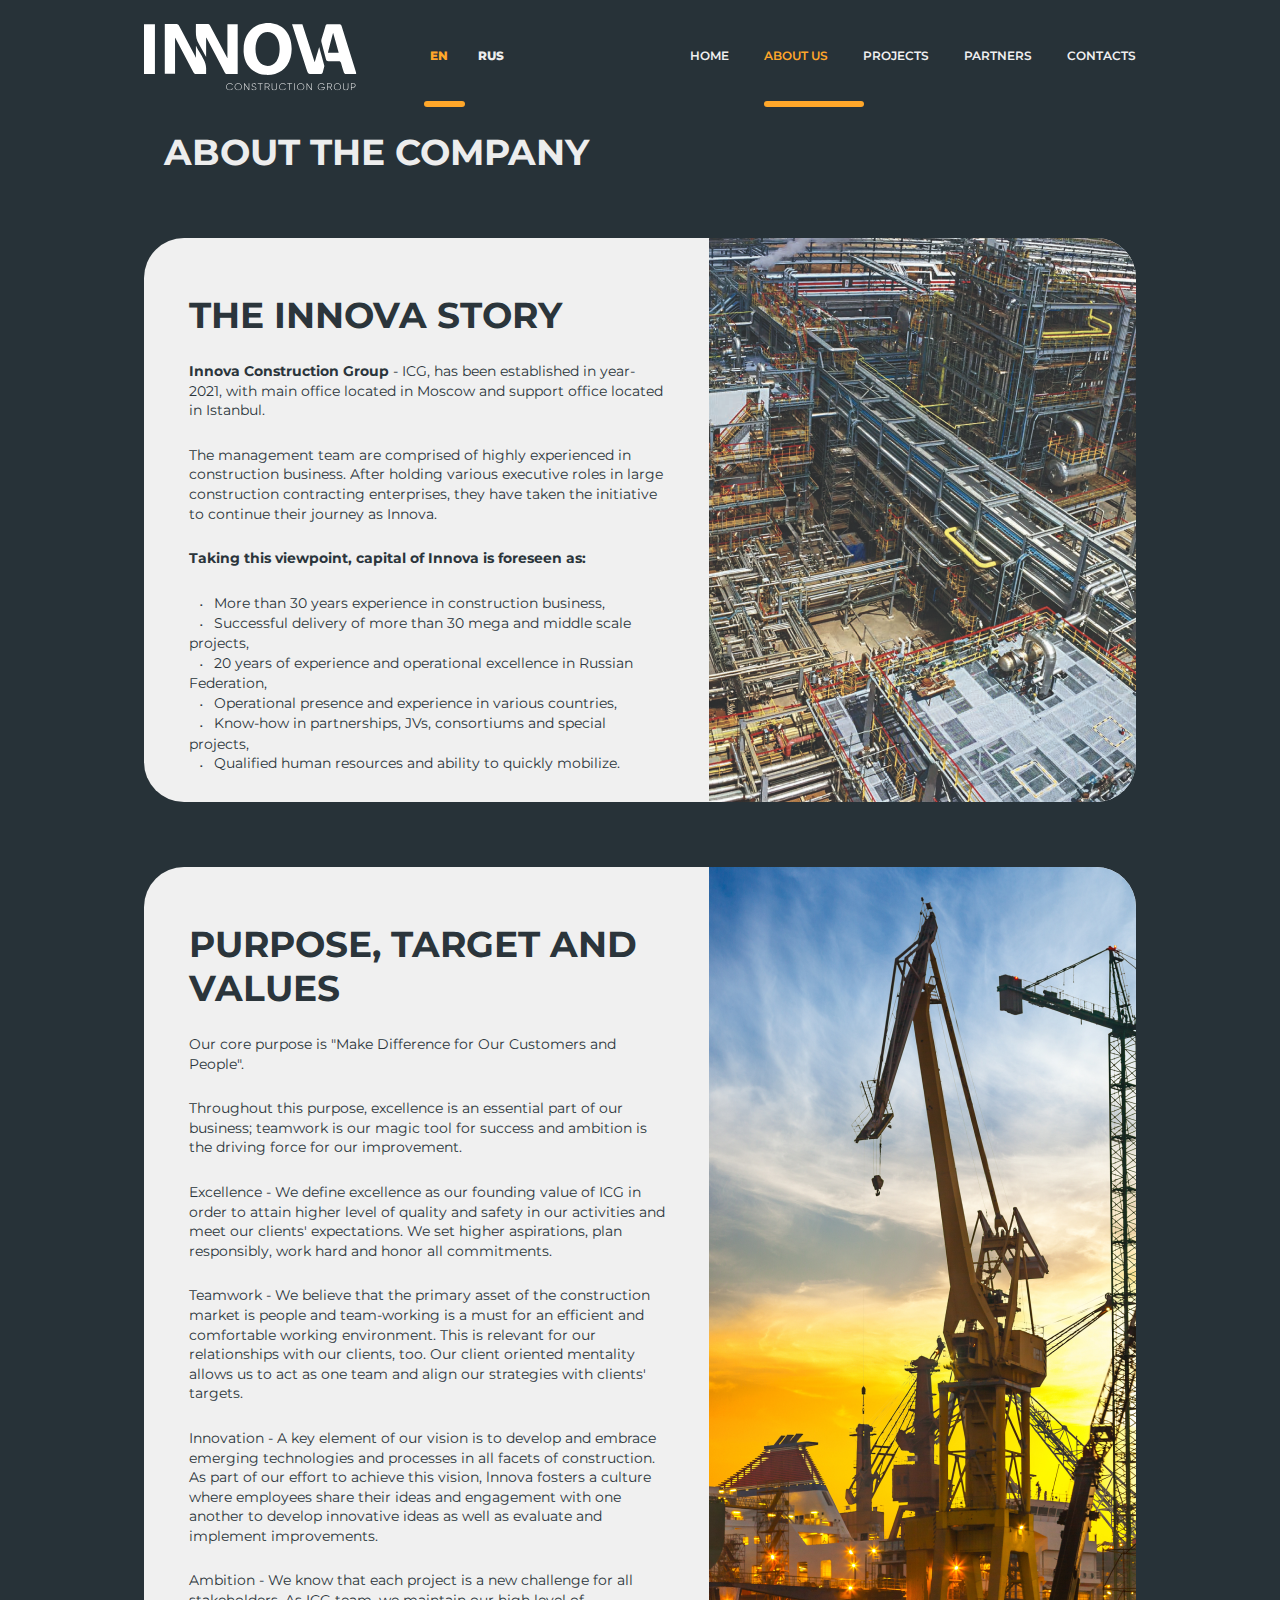
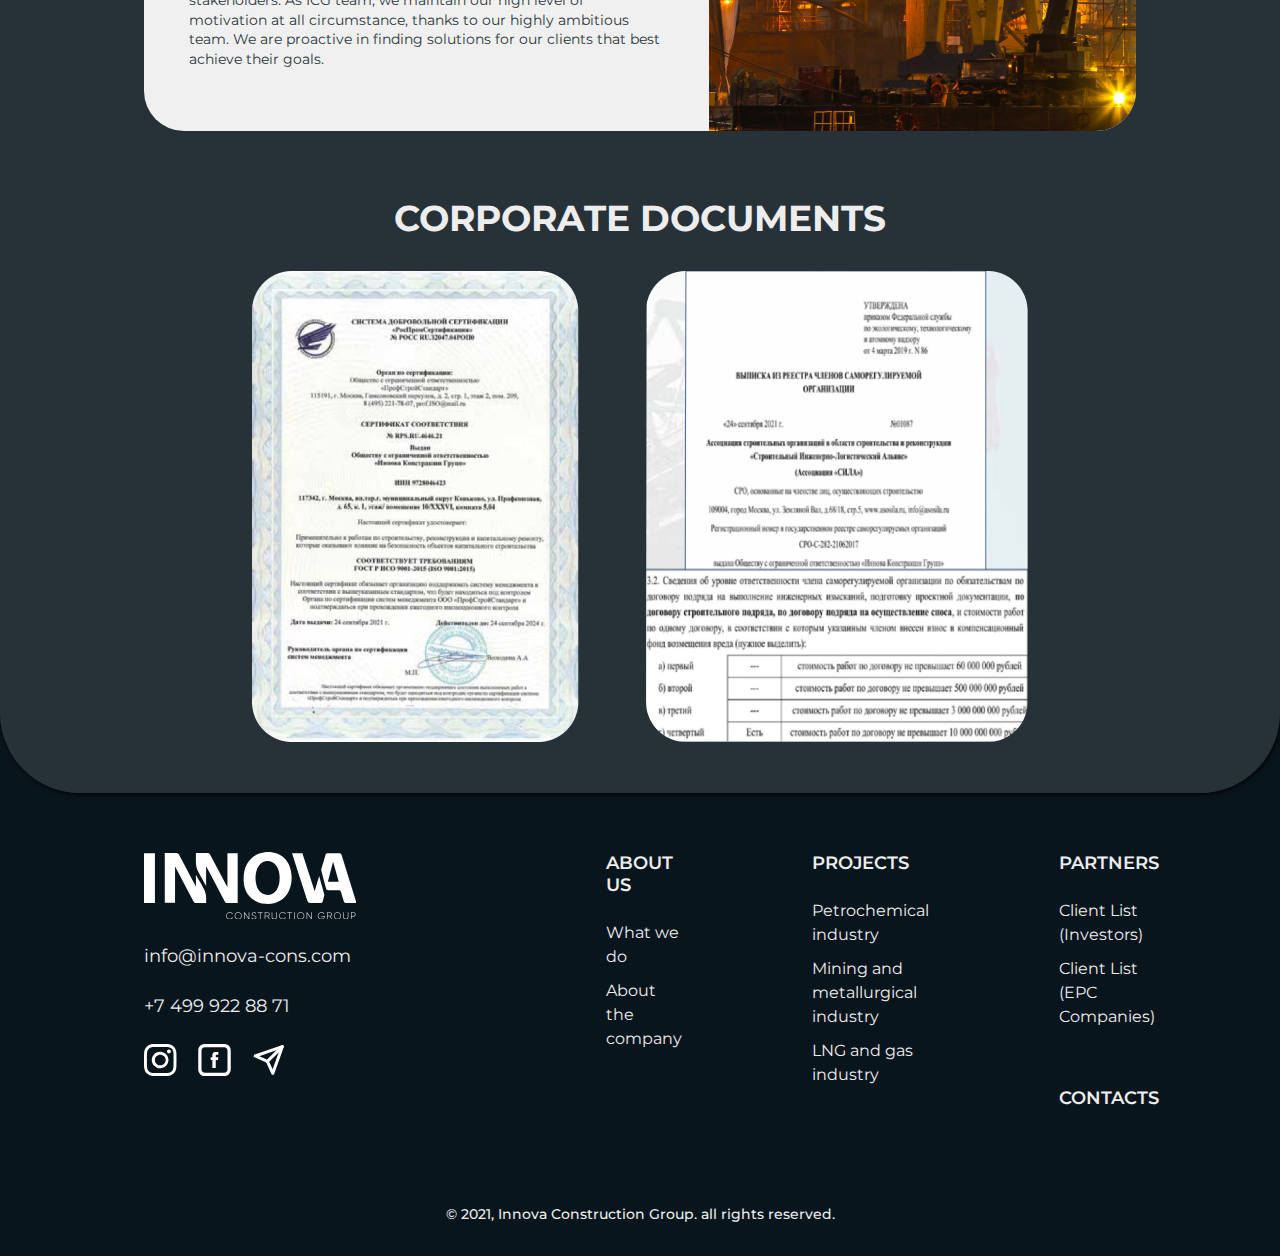
==== eng/about.html @ b958ec4e "adaptive v 1" ====
<!DOCTYPE html>
<html lang="en">
<head>
    <meta charset="UTF-8">
    <meta http-equiv="X-UA-Compatible" content="IE=edge">
    <meta name="viewport" content="width=device-width, initial-scale=1.0">
    <link rel="stylesheet" href="/style/main.css">
    <link rel="preconnect" href="https://fonts.googleapis.com">
    <link rel="preconnect" href="https://fonts.gstatic.com" crossorigin>
    <link href="https://fonts.googleapis.com/css2?family=Montserrat:ital,wght@0,100;0,200;0,300;0,400;0,500;0,600;0,700;0,800;0,900;1,100;1,200;1,300;1,400;1,500;1,600;1,700;1,800;1,900&family=Roboto&display=swap" rel="stylesheet">
    <title>Innova</title>
</head>
<body>
    <div class="grey-cover about-cover">
        <header>
            <div class="grid">
                <div class="header-cover">
                    <div class="logo-cover">
                        <a href="/eng/index.html">
                            <img src="/images/logo.svg">
                        </a>
                    </div>
                    <div class="page-language">
                        <div class="english-option menu-option">
                            <div class="english-text-option active">
                                en
                            </div>
                        </div>
                        <div class="russian-option menu-option">
                            <div class="russian-text-option">
                                rus
                            </div>
                        </div>
                    </div>
                    <div class="header-menu">
                        <div class="menu menu-option menu-home">
                            <a href="/eng/index.html">home</a>
                        </div>
                        <div class="menu menu-about active-about ">
                            <div class="expandable-about">
                                <div class="menu-option menu-option-expandable">
                                    <a href="/eng/activities.html">
                                        What/how we do
                                    </a>
                                </div>
                                <div class="expandable-divider"></div>
                                <div class="menu-option menu-option-expandable">
                                    <a href="/eng/about.html" class="active-sub">
                                        About the company
                                    </a>
                                </div>
                            </div>
                            <span class="active">about us</span>
                        </div>
                        <div class="menu menu-option menu-projects">
                            <a href="/eng/petrochemical.html">projects</a>
                        </div>
                        <div class="menu menu-option menu-partners">
                            <a href="/eng/partners.html">partners</a>
                        </div>
                        <div class="menu menu-option menu-contacts">
                            <a href="/eng/index.html#contacts-anchor">contacts</a>
                        </div>
                    </div>
                </div>
            </div>
        </header>
        <main>
            <div class="grid">
                <div class="text-header about-page-header">About the company</div>
                <div class="card card-main-first">
                    <div class="card-text">
                        <div class="text-header">The innova story</div>
                        <div class="card-text-standart">
                            <span>Innova Construction Group</span> - ICG, has been established in year-2021, with main
                            office located in Moscow and support office located in Istanbul.
                        </div>
                        <div class="card-text-standart">
                            The management team are comprised of highly experienced in construction
                            business. After holding various executive roles in large construction contracting
                            enterprises, they have taken the initiative to continue their journey as Innova.
                        </div>
                        <div class="card-text-standart list-header">
                            Taking this viewpoint, capital of Innova is foreseen as:
                        </div>
                        <ul class="card-text-list ">
                            <li>More than 30 years experience in construction business,</li>
                            <li>Successful delivery of more than 30 mega and middle scale projects,</li>
                            <li>20 years of experience and operational excellence in Russian Federation,</li>
                            <li>Operational presence and experience in various countries,</li>
                            <li>Know-how in partnerships, JVs, consortiums and special projects,</li>
                            <li>Qualified human resources and ability to quickly mobilize.</li>
                        </ul>
                    </div>
                    <div class="card-image card-image-right card-image-first">

                    </div>
                </div>
                <div class="card card-about-page-nineth">
                    <div class="card-text">
                        <div class="text-header">Purpose, Target and Values</div>
                        <div class="card-text-standart">
                            Our core purpose is "Make Difference for Our Customers and People". 
                        </div>
                        <div class="card-text-standart">
                            Throughout this purpose, excellence is an essential part of our business; 
                            teamwork is our magic tool for success and ambition is the driving force for our 
                            improvement.
                        </div>
                        <div class="card-text-standart">
                            Excellence - We define excellence as our founding value of ICG in order to attain 
                            higher level of quality and safety in our activities and meet our clients' expectations. 
                            We set higher aspirations, plan responsibly, work hard and honor all commitments.
                        </div>
                        <div class="card-text-standart">
                            Teamwork - We believe that the primary asset of the construction market is 
                            people and team-working is a must for an efficient and comfortable working environment. 
                            This is relevant for our relationships with our clients, too. 
                            Our client oriented mentality allows us to act as one team and align our strategies 
                            with clients' targets. 
                        </div>
                        <div class="card-text-standart">
                            Innovation - A key element of our vision is to develop and embrace emerging 
                            technologies and processes in all facets of construction. 
                            As part of our effort to achieve this vision, lnnova fosters a 
                            culture where employees share their ideas and engagement with 
                            one another to develop innovative ideas as well as evaluate 
                            and implement improvements.  
                        </div>
                        <div class="card-text-standart">
                            Ambition - We know that each project is a new challenge for all stakeholders. 
                            As ICG team, we maintain our high level of motivation at all circumstance, 
                            thanks to our highly ambitious team. We are proactive in finding 
                            solutions for our clients that best achieve their goals. 
                        </div>
                        
                    </div>
                    <div class="card-image card-image-right card-image-eleventh"></div>
                </div>
                <div class="text-header about-page-meta-header">Corporate documents</div>
                <div class="documents-block">
                    <img class="first-document" src="/images/first-document.png">
                    <div class="empty-document-space"></div>
                    <img class="second-document" src="/images/second-document.png">
                </div>
            </div>
        </main>
    </div>
    <footer>
        <div class="grid">
            <div class="footer-main-block">
                <div class="footer-first-column">
                    <a href="/eng/index.html">
                        <div class="footer-logo"></div>
                    </a>
                    <div class="footer-mail">info@innova-cons.com</div>
                    <div class="footer-phone">+7 499 922 88 71</div>
                    <div class="footer-social-icons">
                        <div class="ig-icon contacts-icon">
                            <a>
                                <img src="/images/ig-icon.svg">
                            </a>
                        </div>
                        <div class="fb-icon contacts-icon">
                            <a>
                                <img src="/images/fb-icon.svg">
                            </a>
                        </div>
                        <div class="tg-icon contacts-icon">
                            <a>
                                <img src="/images/tg-icon.svg">
                            </a>
                        </div>                       
                    </div>
                </div>
                <div class="footer-second-column">
                    <div class="footer-column-header">
                        <a href="/eng/about.html">
                            About us
                        </a>
                    </div>
                    <div class="footer-column-text">
                        <a href="/eng/activities.html">
                            What we do
                        </a>
                    </div>
                    <div class="footer-column-text">
                        <a href="/eng/about.html">
                            About the company
                        </a>
                    </div>
                </div>
                <div class="footer-third-column">
                    <div class="footer-column-header">
                        <a href="/eng/petrochemical.html">
                            Projects
                        </a>
                    </div>
                    <div class="footer-column-text">
                        <a href="/eng/petrochemical.html">
                            Petrochemical industry
                        </a>
                    </div>
                    <div class="footer-column-text">
                        <a href="/eng/mining.html">
                            Mining and metallurgical<br>industry
                        </a>
                    </div>
                    <div class="footer-column-text">
                        <a href="/eng/gas.html">
                            LNG and gas industry
                        </a>
                    </div>
                </div>
                <div class="footer-fourth-column">
                    <div class="footer-column-header">
                        <a href="/eng/partners.html">
                            Partners
                        </a>
                    </div>
                    <div class="footer-column-text">
                        <a href="/eng/partners.html#investors">
                            Client List (Investors)
                        </a>
                    </div>
                    <div class="footer-column-text">
                        <a href="/eng/partners.html#epc">
                            Client List (EPC Companies)
                        </a>
                    </div><br><br>
                    <div class="footer-column-header">
                        <a href="/eng/index.html#contacts-anchor">
                            Contacts
                        </a>
                    </div>
                </div>
            </div>
            <div class="footer-legal-mark">© 2021, Innova Construction Group. all rights reserved.</div>
        </div>  
    </footer>
</body>
<script src="/js/index.js"></script>
</html>
---- style/main.css ----
*,
*::before,
*::after {
  box-sizing: border-box;
}

ul[class],
ol[class] {
  padding: 0;
}

body,
h1,
h2,
h3,
h4,
p,
ul[class],
ol[class],
li,
figure,
figcaption,
blockquote,
dl,
dd {
  margin: 0;
}

body {
  min-height: 100vh;
  scroll-behavior: smooth;
  text-rendering: optimizeSpeed;
  line-height: 1.5;
}

ul[class],
ol[class] {
  list-style: none;
}

a:not([class]) {
  text-decoration-skip-ink: auto;
}

img {
  display: block;
}

article > * + * {
  margin-top: 1em;
}

input,
button,
textarea,
select {
  font: inherit;
}
a{
  text-decoration: none;
}

@media (prefers-reduced-motion: reduce) {
  * {
    animation-duration: 0.01ms !important;
    animation-iteration-count: 1 !important;
    transition-duration: 0.01ms !important;
    scroll-behavior: auto !important;
  }
}

body{
  background: #09151D;
  color: #EDEDED;
  font-family: Montserrat;
}
.grid{
  width: 1440px;
  margin: auto;
}
.grey-cover{
  padding-bottom: 107px;
  background: #2B353BE5;
  border-bottom-left-radius: 80px;
  border-bottom-right-radius: 80px;
  box-shadow: 1px 1px 5px #000000;
}

.header-cover{
  display: flex;
  flex-direction: row;
  align-items: center;
  height: 104px;
  padding-top: 22px;
  padding-bottom: 14px;

  font-style: normal;
  font-weight: 800;
  font-size: 18px;
  line-height: 22px;

  text-transform: uppercase;
}
header a{
  color: #F0F0F0;
}
.logo-cover{
  width: 212px;
  height: 67px;
  margin-right: 68px;
}
.page-language{
  height: 22px;
}
.page-language div{
  display: inline-block;
  list-style-type: none;
}
.expandable-about{
  display: none;
  flex-direction: column;
  align-items: center;
  justify-content: space-between;
  position: absolute;

  top: 56px;
  left: -34px;
  width: 165px;
  height: 99.4px;
  padding-top: 16px;
  padding-bottom: 21px;
  background: #2B353B;
  box-shadow: 1px 1px 5px #000000;
  border-radius: 10px;
}
.menu-about{
  font-weight: 600;
  cursor: default;
}
.menu-about:hover{
}
.menu-about:hover .expandable-about{
  display: flex;
}
.expandable-about .menu-option{
  text-align: center;
  font-family: Montserrat;
  font-style: normal;
  font-weight: normal;
  font-size: 12px;
  line-height: 17px;

  color: #FBFBFB;
}
.expandable-divider{
  width: 90px;
  height: 0px;
  border: 1px solid #FFA72A;
  background-color:#FFA72A;
}
.page-language .menu-option{
  position: relative;
  padding-bottom: 40px;
  width: 41px;
}
.menu-option:hover{
  text-shadow: 0px 0px 10px rgba(255, 167, 42, 0.9);
}
.menu-option-expandable:hover{
  text-shadow: 0px 0px 10px rgba(255, 167, 42, 0.9);
}
.menu{
  position: relative;
  padding-bottom: 62px;
  margin-right: 65px;
}
.active{
  color: #FFA72A;
}
.menu-option a{
  cursor: pointer;
  user-select: none;
}
header .active:after {
  content:'';
  position:absolute;
  bottom:0;
  left:0;
  right:0;
  background:#FFA72A;
  height:6px;
  border-radius:10px;
}
header .active-activities:after {
  content: '';
  position: absolute;
  width: 50px ;
  height: 6px;
  bottom: 0;
  left: 0;
  right: 0;
  background: #FFA72A;
  border-radius: 10px;
}
header .active-about:after {
  content: '';
  position: absolute;
  width: 50px ;
  height: 6px;
  bottom: 0;
  left: 50px;
  right: 0;
  background: #FFA72A;
  border-radius: 10px;
}
header .projects-petrochemical:after {
  content: '';
  position: absolute;
  width: 32px ;
  height: 6px;
  bottom: 0;
  left: 0;
  right: 0;
  background: #FFA72A;
  border-radius: 10px;
}
header .projects-mining:after {
  content: '';
  position: absolute;
  width: 32px ;
  height: 6px;
  bottom: 0;
  left: 32px;
  right: 0;
  background: #FFA72A;
  border-radius: 10px;
}
header .projects-gas:after {
  content: '';
  position: absolute;
  width: 32px ;
  height: 6px;
  bottom: 0;
  left: 64px;
  right: 0;
  background: #FFA72A;
  border-radius: 10px;
}
.english-text-option{
  padding-left: 6px;
}
.english-option{
  margin-right: 25px;
}
.header-menu{
  display: flex;
  flex-direction: row;
  margin-left: auto;
  height: 22px;
}
.menu:last-child{
  margin-right: 0;
}
.menu.menu-option{
  font-weight: 600;
}
.banner{
  width: 100%;
  height: 700px;
  border: none;
  background-image: url(/images/banner.png);
  border-radius: 40px;
  box-shadow: 0px 0px 10px 5px rgba(87, 110, 124, 0.7);
}
.banner-first-header{
  padding-top: 160px;
  margin: auto;

  font-style: normal;
  font-weight: 900;
  font-size: 48px;
  line-height: 59px;

  text-align: center;
  text-transform: uppercase;
}
.banner-second-header{
  margin: 50px auto 0 auto;
  width: 565px;

  font-style: normal;
  font-weight: normal;
  font-size: 36px;
  line-height: 44px;

  text-align: center;
  text-transform: uppercase;

  color: #FBFBFB;
}
.banner-buttons{
  display: flex;
  flex-direction: row;
  justify-content: space-between;
  width: 1400px;
  margin-top: 203px;
  margin-left: auto;
  margin-right: auto;
}
button{
  width: 450px;
  height: 120px;

  background: rgba(43, 53, 59, 0.9);
  border-radius: 40px;
  border:none;
  font-style: normal;
  font-weight: bold;
  font-size: 18px;
  line-height: 24px;

  text-align: center;
  letter-spacing: -0.011em;
  text-transform: uppercase;

  color: #FBFBFB;
}
button:hover{
  cursor: pointer;
}
.countries{
  margin-top: 65px;
  margin-left: auto;
  margin-right: auto;

  background: url(/images/countries.png) no-repeat ;
  background-size: cover;
  height: 769px;
  width: 1137px;
}
.countries-header{
  padding-top: 33px;

  font-style: normal;
  font-weight: bold;
  font-size: 36px;
  line-height: 44px;

  text-transform: uppercase;

  color: #FBFBFB;
}
.card{
  display: flex;
  flex-direction: row;
  margin-bottom: 65px;

  background: #F0F0F0;
  border-radius: 40px;
}
.card-image{
  width: 591px;
}
.card-image-right{
  margin-left: auto;
  border-radius: 0px 40px 40px 0px;
}
.card-image-left{
  margin-right: auto;
  border-radius: 40px 0px 0px 40px;
}
.card-image-first{
  background-image: url(/images/cards/card-1.png);
}
.card-image-second{
  background-image: url(/images/cards/card-2.png);
}
.card-image-third{
  background-image: url(/images/cards/card-3.png);
}
.card-image-fourth{
  background-image: url(/images/cards/card-4.png);
}
.card-image-fifth{
  background-image: url(/images/cards/card-5.png);
}
.card-image-sixth{
  background-image: url(/images/cards/card-6.png);
}
.card-image-seventh{
  background-image: url(/images/cards/card-7.png);
}
.card-image-eighth{
  background-image: url(/images/cards/card-8.png);
}
.card-image-nineth{
  background-image: url(/images/cards/card-9.png);
}
.card-image-tenth{
  background-image: url(/images/cards/card-10.png);
}
.card-image-eleventh{
  background-image: url(/images/cards/card-11.png);
}
.card-main-first{
  height: 564px;
  margin-top: 64px;
}
.card-main-second{
  height: 639px;
}
.card-main-third{
  height: 464px;
}
.card-text{
  width: 760px;
  margin: 55px 44px 0 45px;
  font-style: normal;
  color: #2B353B;
}
.text-header{
  font-size: 36px;
  line-height: 44px;
  text-transform: uppercase;
  font-weight: bold;
}
.card-text-standart{
  padding-top:25px;
  font-size: 18px;
  line-height: 140%;
}
.card-text-standart span{
  font-weight: 700;
}
.list-header{
  font-weight: 700;
}
ul.card-text-list li{
  list-style-type: none;
}
li{
  font-size: 18px;
  line-height: 140%;

}
ul.card-text-list li:first-child{
  padding-top: 25px;
}
li:before{
  content:"·";
  margin: 0 10px 0 10px;
  font-size: 18px;
  vertical-align: middle;
  line-height: 20px;
}
.contacts{
  display: flex;
  flex-direction: row;

  margin-top: 181px;
  margin-bottom: 107px;
  height: 355px;

}
.contacts-map{
  background: url(/images/map.png);
  width: 308px;
  height: 355px;

  box-shadow: inset 0px 0px 5px 3px rgba(34, 44, 50, 0.5);
  border-radius: 40px;
}
.contacts-text{
  margin-left: 111px;
}
.contacts-text-small{
  font-family: 'Roboto', sans-serif;
  font-style: normal;
  font-weight: normal;
  font-size: 18px;
  line-height: 21px;
}
.contacts-mail{
  margin-top: 22px;
  margin-bottom: 67px;

  font-style: normal;
  font-weight: 500;
  font-size: 24px;
  line-height: 140%;

  text-transform: lowercase;
}
.text-address{
  font-style: normal;
  font-weight: 500;
  font-size: 24px;
  line-height: 140%;
}
.contacts-block{
  display: flex;
  flex-direction: row;
}
.contacts-block-icons{
  display: flex;
  flex-direction: row;
  height: 32px;
}
.contacts-icon{
  width:32,5px ; 

  height: 32px; 

}
.main-contacts{
  margin-left: 190px;
}
main .fb-icon{
  margin-left: 49px;
}
main .tg-icon{
  margin-left: 51px;
}
.contacts-phone{
  margin-top: 26px;

  font-style: normal;
  font-weight: 500;
  font-size: 24px;
  line-height: 140%;
}
.contacts-mail{
  font-style: normal;
  font-weight: 500;
  font-size: 24px;
  line-height: 140%;
  text-transform: lowercase;
}

footer a{
  color: #EDEDED;
}
footer a:hover{
  text-shadow: 0px 0px 10px rgba(255, 167, 42, 0.9);
}
.footer-main-block{
  display: flex;
  flex-direction: row;
  margin-top: 59px;
}
.footer-logo{
  background: url(/images/logo.svg);
  width: 212px;
  height: 67px;
}
.footer-social-icons{
  display: flex;
  flex-direction: row;
  justify-content: space-between;
  width: 141px;
}
.footer-mail{
  margin-top: 25px;

  font-family: Montserrat;
  font-style: normal;
  font-weight: normal;
  font-size: 18px;
  line-height: 140%;
}
.footer-phone{
  margin-top: 25px;
  font-size: 18px;
  line-height: 140%;
  /* or 25px */

}
.footer-social-icons{
  margin-top: 25px;
}
.footer-legal-mark{
  margin-top: 71px;
  margin-bottom: 31px;

  font-weight: 500;
  font-size: 14px;
  line-height: 140%;
  /* identical to box height, or 20px */

  text-align: center;
}
.footer-column-header{
  margin-bottom: 25px;
  font-style: normal;
  font-weight: 600;
  font-size: 18px;
  line-height: 22px;
  /* identical to box height */

  text-transform: uppercase;
}
.footer-column-text{
  margin-bottom: 10px;
}
.footer-second-column{
  margin-left: 250px;
}
.footer-third-column{
  margin-left: 130px;
}
.footer-fourth-column{
  margin-left: 130px;
}
.about-page-header{
  margin: 26px 0 44px 20px;
}
.card-about-page-first{
  height: 639px;
}
.card-about-page-second{
  height: 639px;
}
.card-about-page-third{
  height: 1300px;
}
.card-about-page-fourth{
  height: 1179px;
}
.card-about-page-fifth{
  height: 961px;
}
.card-about-page-fifth ul li{
  text-transform: none ;
}
.card-about-page-sixth{
  height: 654px;
}
.card-about-page-seventh{
  height: 781px;
}
.card-about-page-eighth{
  height: 713px;
}
.card-about-page-nineth{
  height: 864px;
}
.card span{
  font-size: 14px;
  line-height: 19,6px;
}
.space{
  margin-left: 21px;
}
.regular-text li{
  text-transform: none;
}
.images-in-text{
  margin-top: 56px;
  width: 100%;
}
.images-in-text-first{
  background: url(/images/);
}
.card-about-page-fifth ul li:first-child {
  padding-top: 0px;
}
.card .additional-list-item{
  font-size: 18px;
}
.card .additional-list-item::before{
  content: "·";
  margin: 0 10px 0 10px;
  font-size: 18px;
  vertical-align: middle;
  line-height: 20px;
}
.card-about-page-sixth .images-in-text{
  margin-top: 25px;
}
.card-about-page-seventh .images-in-text{
  margin-top: 27px;
}
.card-about-page-eighth .card-text-standart{
  padding-top: 0;
}
.card-about-page-eighth .list-header{
  padding-top: 25px;
}
.about-page-meta-header{
  text-align: center;
}
.documents-block{
  display: flex;
  flex-direction: row;
  justify-content: center;
  margin-top: 31px;
  align-items: center;
}
.empty-document-space{
  width: 67px;
}
.about-cover{
  padding-bottom: 51px;
}
.projects-banner{
  background: url(/images/banner-2.png);
}
.info-grid{
  margin-top: 65px;
  display: grid;
  grid-template-columns: auto auto;
  grid-column-gap: 40px;
  grid-row-gap: 65px;
}
.info-block{
  height: 600px;
  width: 700px;
  padding: 28px 58px 33px 58px;
  background: #F0F0F0;
  border-radius: 40px;
  color: #2B353B;
}
.info-block-flexbox{
  display: flex;
  flex-direction: column;
  justify-content: space-between;
  height: 100%;
}
.info-block-header{
  font-style: normal;
  font-weight: bold;
  font-size: 24px;
  line-height: 29px;
  letter-spacing: -0.03em;
  text-transform: uppercase;
}
.info-image{
  margin-top: auto;
  margin-bottom: 0;
  border-radius: 20px;
}
.info-image-1{
  height: 224px;
  background: url(/images/small-pics/small-pic-1.png);
}
.info-image-2{
  height: 227px;
  background: url(/images/small-pics/small-pic-2.png);
}
.info-image-3{
  height: 236px;
  background: url(/images/small-pics/small-pic-3.png);
}
.info-image-4{
  height: 235px;
  background: url(/images/small-pics/small-pic-4.png);
}
.info-image-5{
  height: 273px;
  background: url(/images/small-pics/small-pic-5.png);
}
.info-image-6{
  height: 184px;
  background: url(/images/small-pics/small-pic-6.png);
}
.info-image-7{
  height: 236px;
  background: url(/images/small-pics/small-pic-7.png);
}
.info-image-8{
  height: 184px;
  background: url(/images/small-pics/small-pic-8.png);
}
.info-image-9{
  height: 272px;
  background: url(/images/small-pics/small-pic-9.png);
}
.info-image-10{
  height: 185px;
  background: url(/images/small-pics/small-pic-10.png);
}
.info-image-11{
  height: 244px;
  background: url(/images/small-pics/small-pic-11.png);
}
.info-image-12{
  height: 244px;
  background: url(/images/small-pics/small-pic-12.png);
}
.info-image-13{
  height: 289px;
  background: url(/images/small-pics/small-pic-13.png);
}
.info-image-14{
  height: 168px;
  background: url(/images/small-pics/small-pic-14.png);
}
.info-image-15{
  height: 239px;
  background: url(/images/small-pics/small-pic-15.png);
}
.partners-template{
  height: 779px; 
  background: #FEFEFE;
  border-radius: 40px;
}
.partners-block{
  display: grid;
  grid-template-columns: 202px 202px 202px 202px 202px ;
  grid-gap: 50px;
 
  padding-left: 115px;
}
.partners-template:first-child{
  margin-bottom: 65px;
}
.partners-block-header{
  padding-top: 55px;
  padding-left: 45px;
  padding-bottom: 60px;

  font-style: normal;
  font-weight: bold;
  font-size: 36px;
  line-height: 44px;
  text-transform: uppercase;
  color: #2B353B;
}
.investors-element{
  width: 202px;
  height: 141px;
}
.investors-element-1{
  background: url(/images/investors/image_1.png);
}
.investors-element-2{
  background: url(/images/investors/image_2.png);
}
.investors-element-3{
  background: url(/images/investors/image_3.png);
}
.investors-element-4{
  background: url(/images/investors/image_4.png);
}
.investors-element-5{
  background: url(/images/investors/image_5.png);
}
.investors-element-6{
  background: url(/images/investors/image_6.png);
}
.investors-element-7{
  background: url(/images/investors/image_7.png);
}
.investors-element-8{
  background: url(/images/investors/image_8.png);
}
.investors-element-9{
  background: url(/images/investors/image_9.png);
}
.investors-element-10{
  background: url(/images/investors/image_10.png);
}
.investors-element-11{
  background: url(/images/investors/image_11.png);
}
.investors-element-12{
  background: url(/images/investors/image_12.png);
}
.investors-element-13{
  background: url(/images/investors/image_13.png);
}
.investors-element-14{
  background: url(/images/investors/image_14.png);
}
.epc-element{
  width: 206px;
  height: 163px;
}
.epc-element-1{
  background: url(/images/epc/epc_1.png);
}
.epc-element-2{
  background: url(/images/epc/epc_2.png);
}
.epc-element-3{
  background: url(/images/epc/epc_3.png);
}
.epc-element-4{
  background: url(/images/epc/epc_4.png);
}
.epc-element-5{
  background: url(/images/epc/epc_5.png);
}
.epc-element-6{
  background: url(/images/epc/epc_6.png);
}
.epc-element-7{
  background: url(/images/epc/epc_7.png);
}
.epc-element-8{
  background: url(/images/epc/epc_8.png);
}
.epc-element-9{
  background: url(/images/epc/epc_9.png);
}
.epc-element-10{
  background: url(/images/epc/epc_10.png);
}
.epc-element-11{
  background: url(/images/epc/epc_11.png);
}
.epc-element-12{
  background: url(/images/epc/epc_12.png);
}
.epc-element-13{
  background: url(/images/epc/epc_13.png);
}
.epc-element-14{
  background: url(/images/epc/epc_14.png);
}
.active-sub{
  color: #FFA72A;
}
.menu-about span:hover{
  text-shadow: 0px 0px 10px rgba(255, 167, 42, 0.9);
}

@media screen and (max-width: 1440px) {
  .grid{
    width: 1200px;
  }
  button{
    width: 350px;
  }
  .banner-buttons{
    width: 1100px;
  }
  .countries{
    width: 761px;
    height: 515px;
  }
  .card-text-standart{
    font-size: 16px;
  }
  li{
    font-size: 16px;
  }
  .card-text{
    width: 660px;
  }
}
@media screen and (max-width: 1280px) {
  .grid{
    width: 992px;
  }
  .banner{
    height: 550px;
  }
  button{
    width: 250px;
  }
  .banner-buttons{
    width: 880px;
    margin-top: 40px;
  }
  .header-cover {
    font-size: 12px;
  }
  .menu{
    margin-right: 35px;
  }
  .english-option {
    margin-right: 10px;
  } 
  .card-text-standart{
    font-size: 14px;
  }
  li{
    font-size: 14px;
  }
  .contacts-mail{
    font-size: 18px;
  }
}
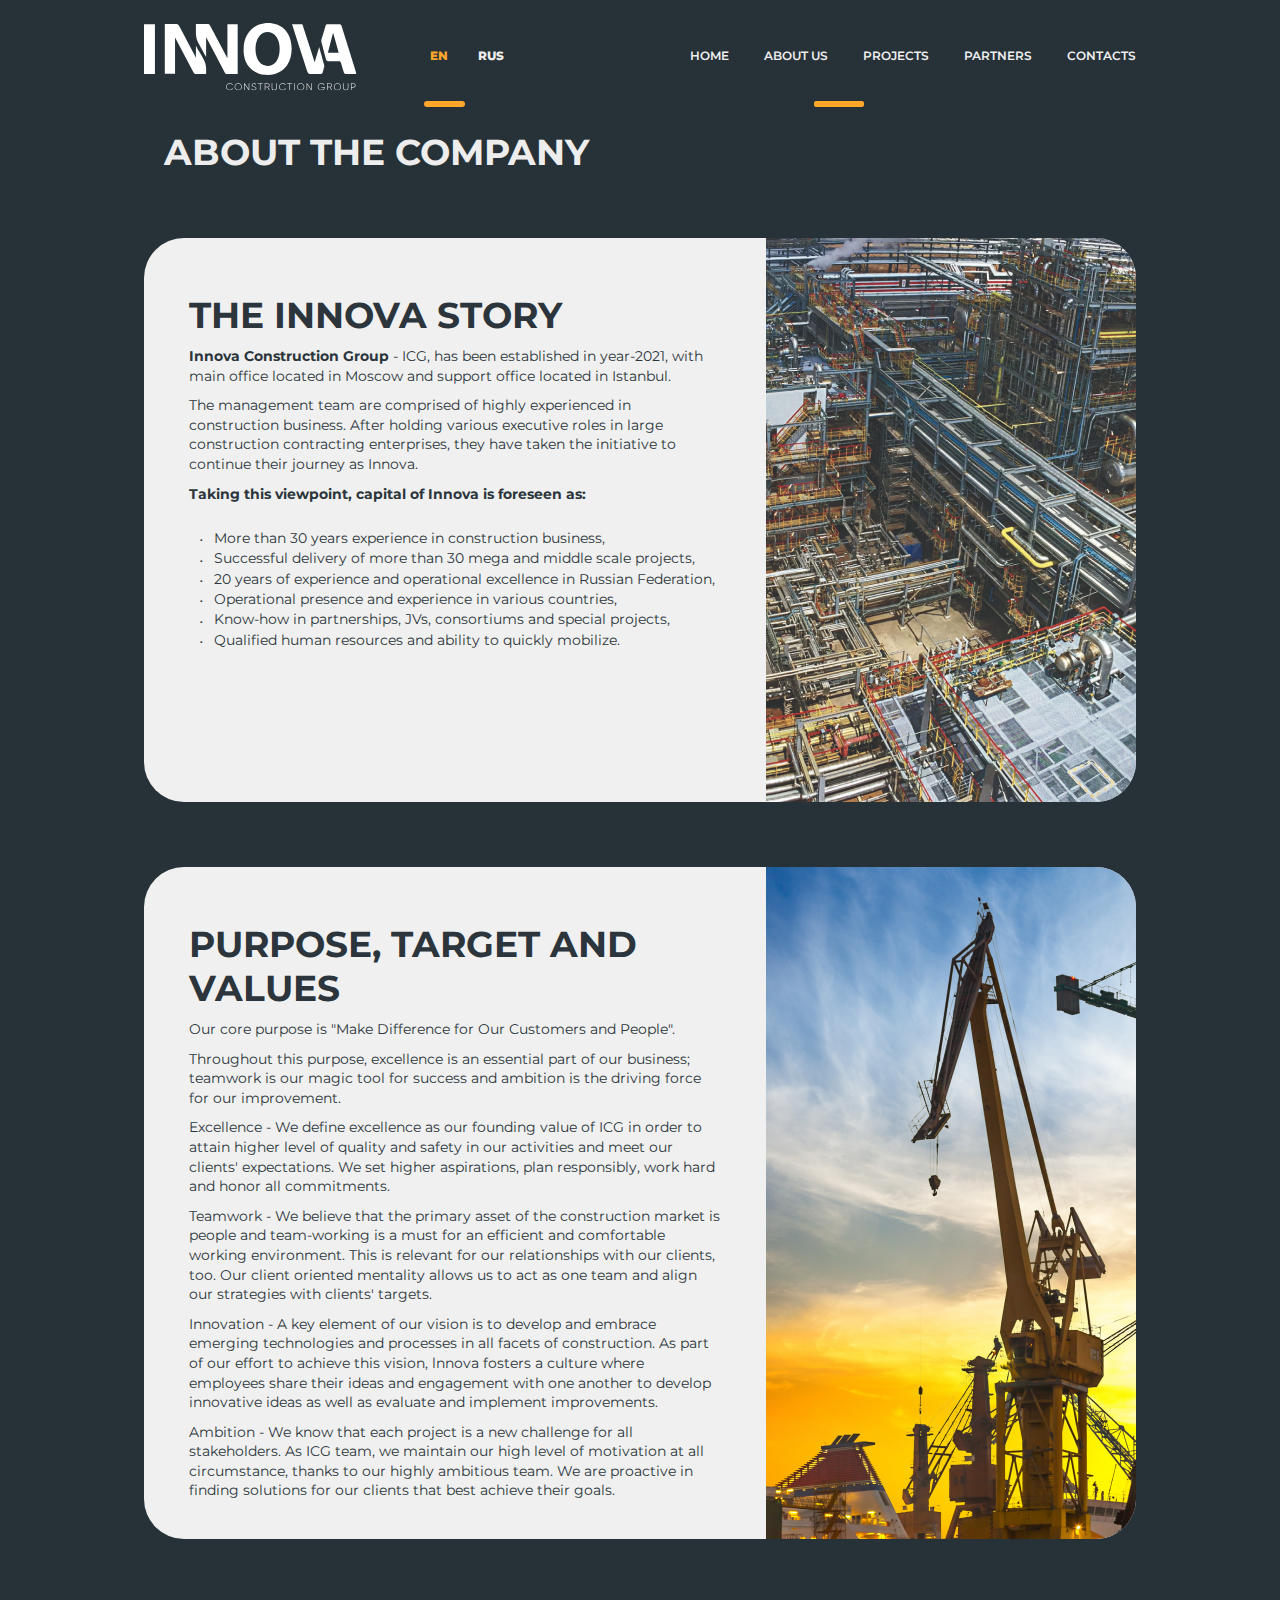
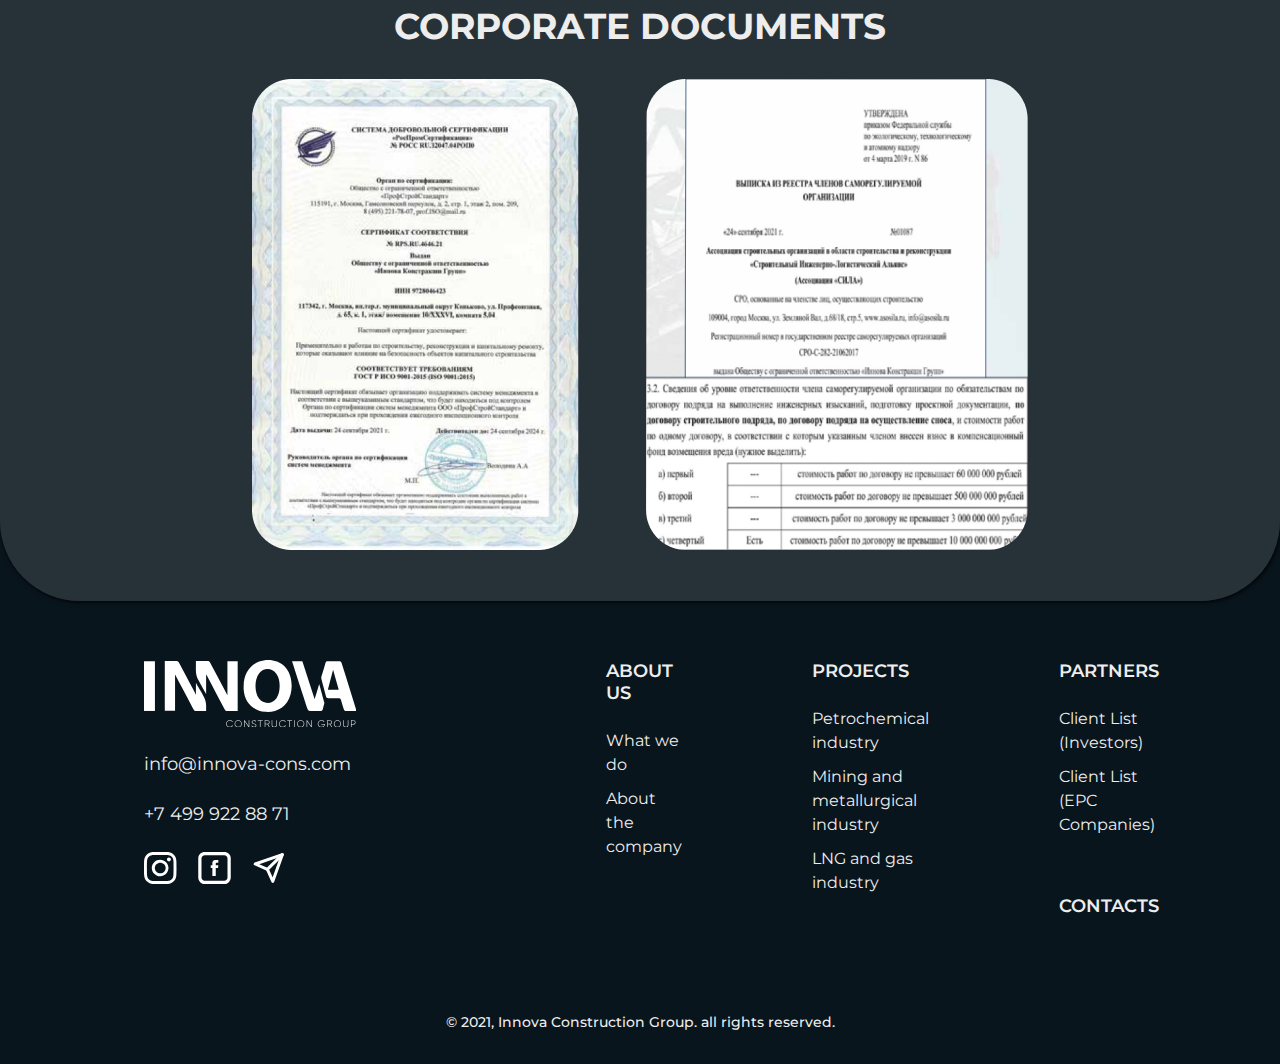
==== commit 56e8a00c: "adaptive 80%" ====
--- a/eng/about.html
+++ b/eng/about.html
@@ -50,7 +50,7 @@
                                     </a>
                                 </div>
                             </div>
-                            <span class="active">about us</span>
+                            <span class="active-about">about us</span>
                         </div>
                         <div class="menu menu-option menu-projects">
                             <a href="/eng/petrochemical.html">projects</a>
--- a/style/main.css
+++ b/style/main.css
@@ -334,7 +334,7 @@
   margin-left: auto;
   margin-right: auto;
 
-  background: url(/images/countries.png) no-repeat ;
+  background: url(/images/countries.svg) no-repeat ;
   background-size: cover;
   height: 769px;
   width: 1137px;
@@ -360,7 +360,7 @@
   border-radius: 40px;
 }
 .card-image{
-  width: 591px;
+  width: 41%;
 }
 .card-image-right{
   margin-left: auto;
@@ -389,7 +389,7 @@
   background-image: url(/images/cards/card-6.png);
 }
 .card-image-seventh{
-  background-image: url(/images/cards/card-7.png);
+  background: url(/images/cards/card-7.png) no-repeat;
 }
 .card-image-eighth{
   background-image: url(/images/cards/card-8.png);
@@ -414,8 +414,8 @@
   height: 464px;
 }
 .card-text{
-  width: 760px;
-  margin: 55px 44px 0 45px;
+  width: 59%;
+  margin: 55px 44px 38px 45px;
   font-style: normal;
   color: #2B353B;
 }
@@ -615,35 +615,8 @@
 .about-page-header{
   margin: 26px 0 44px 20px;
 }
-.card-about-page-first{
-  height: 639px;
-}
-.card-about-page-second{
-  height: 639px;
-}
-.card-about-page-third{
-  height: 1300px;
-}
-.card-about-page-fourth{
-  height: 1179px;
-}
-.card-about-page-fifth{
-  height: 961px;
-}
 .card-about-page-fifth ul li{
   text-transform: none ;
-}
-.card-about-page-sixth{
-  height: 654px;
-}
-.card-about-page-seventh{
-  height: 781px;
-}
-.card-about-page-eighth{
-  height: 713px;
-}
-.card-about-page-nineth{
-  height: 864px;
 }
 .card span{
   font-size: 14px;
@@ -657,11 +630,12 @@
 }
 .images-in-text{
   margin-top: 56px;
+}
+.images-in-text__img{
   width: 100%;
-}
-.images-in-text-first{
-  background: url(/images/);
-}
+  height: auto;
+}
+
 .card-about-page-fifth ul li:first-child {
   padding-top: 0px;
 }
@@ -709,14 +683,14 @@
 .info-grid{
   margin-top: 65px;
   display: grid;
-  grid-template-columns: auto auto;
+  grid-template-columns: 700px 700px;
   grid-column-gap: 40px;
   grid-row-gap: 65px;
 }
 .info-block{
-  height: 600px;
+  height: auto;
   width: 700px;
-  padding: 28px 58px 33px 58px;
+  padding: 28px 58px 33px;
   background: #F0F0F0;
   border-radius: 40px;
   color: #2B353B;
@@ -736,74 +710,22 @@
   text-transform: uppercase;
 }
 .info-image{
-  margin-top: auto;
+  margin-top: 50px;
   margin-bottom: 0;
+  height: auto;
+  width: 100%;
+}
+.info-image img{
   border-radius: 20px;
-}
-.info-image-1{
-  height: 224px;
-  background: url(/images/small-pics/small-pic-1.png);
-}
-.info-image-2{
-  height: 227px;
-  background: url(/images/small-pics/small-pic-2.png);
-}
-.info-image-3{
-  height: 236px;
-  background: url(/images/small-pics/small-pic-3.png);
-}
-.info-image-4{
-  height: 235px;
-  background: url(/images/small-pics/small-pic-4.png);
-}
-.info-image-5{
-  height: 273px;
-  background: url(/images/small-pics/small-pic-5.png);
-}
-.info-image-6{
-  height: 184px;
-  background: url(/images/small-pics/small-pic-6.png);
-}
-.info-image-7{
-  height: 236px;
-  background: url(/images/small-pics/small-pic-7.png);
-}
-.info-image-8{
-  height: 184px;
-  background: url(/images/small-pics/small-pic-8.png);
-}
-.info-image-9{
-  height: 272px;
-  background: url(/images/small-pics/small-pic-9.png);
-}
-.info-image-10{
-  height: 185px;
-  background: url(/images/small-pics/small-pic-10.png);
-}
-.info-image-11{
-  height: 244px;
-  background: url(/images/small-pics/small-pic-11.png);
-}
-.info-image-12{
-  height: 244px;
-  background: url(/images/small-pics/small-pic-12.png);
-}
-.info-image-13{
-  height: 289px;
-  background: url(/images/small-pics/small-pic-13.png);
-}
-.info-image-14{
-  height: 168px;
-  background: url(/images/small-pics/small-pic-14.png);
-}
-.info-image-15{
-  height: 239px;
-  background: url(/images/small-pics/small-pic-15.png);
-}
+  height: 100%;
+  width: 100%;
+}
+
+
 .partners-template{
-  height: 779px; 
   background: #FEFEFE;
   border-radius: 40px;
+  padding-bottom: 95px;
 }
 .partners-block{
   display: grid;
@@ -816,10 +738,7 @@
   margin-bottom: 65px;
 }
 .partners-block-header{
-  padding-top: 55px;
-  padding-left: 45px;
-  padding-bottom: 60px;
-
+  padding: 55px 0 60px 45px;
   font-style: normal;
   font-weight: bold;
   font-size: 36px;
@@ -827,97 +746,9 @@
   text-transform: uppercase;
   color: #2B353B;
 }
-.investors-element{
-  width: 202px;
-  height: 141px;
-}
-.investors-element-1{
-  background: url(/images/investors/image_1.png);
-}
-.investors-element-2{
-  background: url(/images/investors/image_2.png);
-}
-.investors-element-3{
-  background: url(/images/investors/image_3.png);
-}
-.investors-element-4{
-  background: url(/images/investors/image_4.png);
-}
-.investors-element-5{
-  background: url(/images/investors/image_5.png);
-}
-.investors-element-6{
-  background: url(/images/investors/image_6.png);
-}
-.investors-element-7{
-  background: url(/images/investors/image_7.png);
-}
-.investors-element-8{
-  background: url(/images/investors/image_8.png);
-}
-.investors-element-9{
-  background: url(/images/investors/image_9.png);
-}
-.investors-element-10{
-  background: url(/images/investors/image_10.png);
-}
-.investors-element-11{
-  background: url(/images/investors/image_11.png);
-}
-.investors-element-12{
-  background: url(/images/investors/image_12.png);
-}
-.investors-element-13{
-  background: url(/images/investors/image_13.png);
-}
-.investors-element-14{
-  background: url(/images/investors/image_14.png);
-}
-.epc-element{
-  width: 206px;
-  height: 163px;
-}
-.epc-element-1{
-  background: url(/images/epc/epc_1.png);
-}
-.epc-element-2{
-  background: url(/images/epc/epc_2.png);
-}
-.epc-element-3{
-  background: url(/images/epc/epc_3.png);
-}
-.epc-element-4{
-  background: url(/images/epc/epc_4.png);
-}
-.epc-element-5{
-  background: url(/images/epc/epc_5.png);
-}
-.epc-element-6{
-  background: url(/images/epc/epc_6.png);
-}
-.epc-element-7{
-  background: url(/images/epc/epc_7.png);
-}
-.epc-element-8{
-  background: url(/images/epc/epc_8.png);
-}
-.epc-element-9{
-  background: url(/images/epc/epc_9.png);
-}
-.epc-element-10{
-  background: url(/images/epc/epc_10.png);
-}
-.epc-element-11{
-  background: url(/images/epc/epc_11.png);
-}
-.epc-element-12{
-  background: url(/images/epc/epc_12.png);
-}
-.epc-element-13{
-  background: url(/images/epc/epc_13.png);
-}
-.epc-element-14{
-  background: url(/images/epc/epc_14.png);
+.investors-element__img{
+  width: 100%;
+  height: auto;
 }
 .active-sub{
   color: #FFA72A;
@@ -942,12 +773,27 @@
   }
   .card-text-standart{
     font-size: 16px;
+    padding-top: 10px;
+    grid-template-columns: 560px 560px;
   }
   li{
     font-size: 16px;
   }
-  .card-text{
-    width: 660px;
+  .partners-block{
+    grid-template-columns: 182px 182px 182px 182px 182px ;
+    grid-gap: 70px;
+    column-gap: 30px;
+    padding-left: 75px;
+  }
+  .info-block{
+    width: 560px;
+    padding: 28px 38px 33px;
+  }
+  .info-grid{
+    margin-top: 65px;
+    grid-template-columns: 560px 560px;
+    grid-column-gap: 80px;
+    grid-row-gap: 65px;
   }
 }
 @media screen and (max-width: 1280px) {
@@ -982,4 +828,20 @@
   .contacts-mail{
     font-size: 18px;
   }
+  .partners-block{
+    grid-template-columns: 142px 142px 142px 142px 142px ;
+    grid-gap: 70px;
+    column-gap: 40px;
+    padding-left: 75px;
+  }
+  .info-block{
+    width: 471px;
+    padding: 28px 38px 33px;
+  }
+  .info-grid{
+    margin-top: 65px;
+    grid-template-columns: 471px 471px;
+    grid-column-gap: 50px;
+    grid-row-gap: 65px;
+  }
 }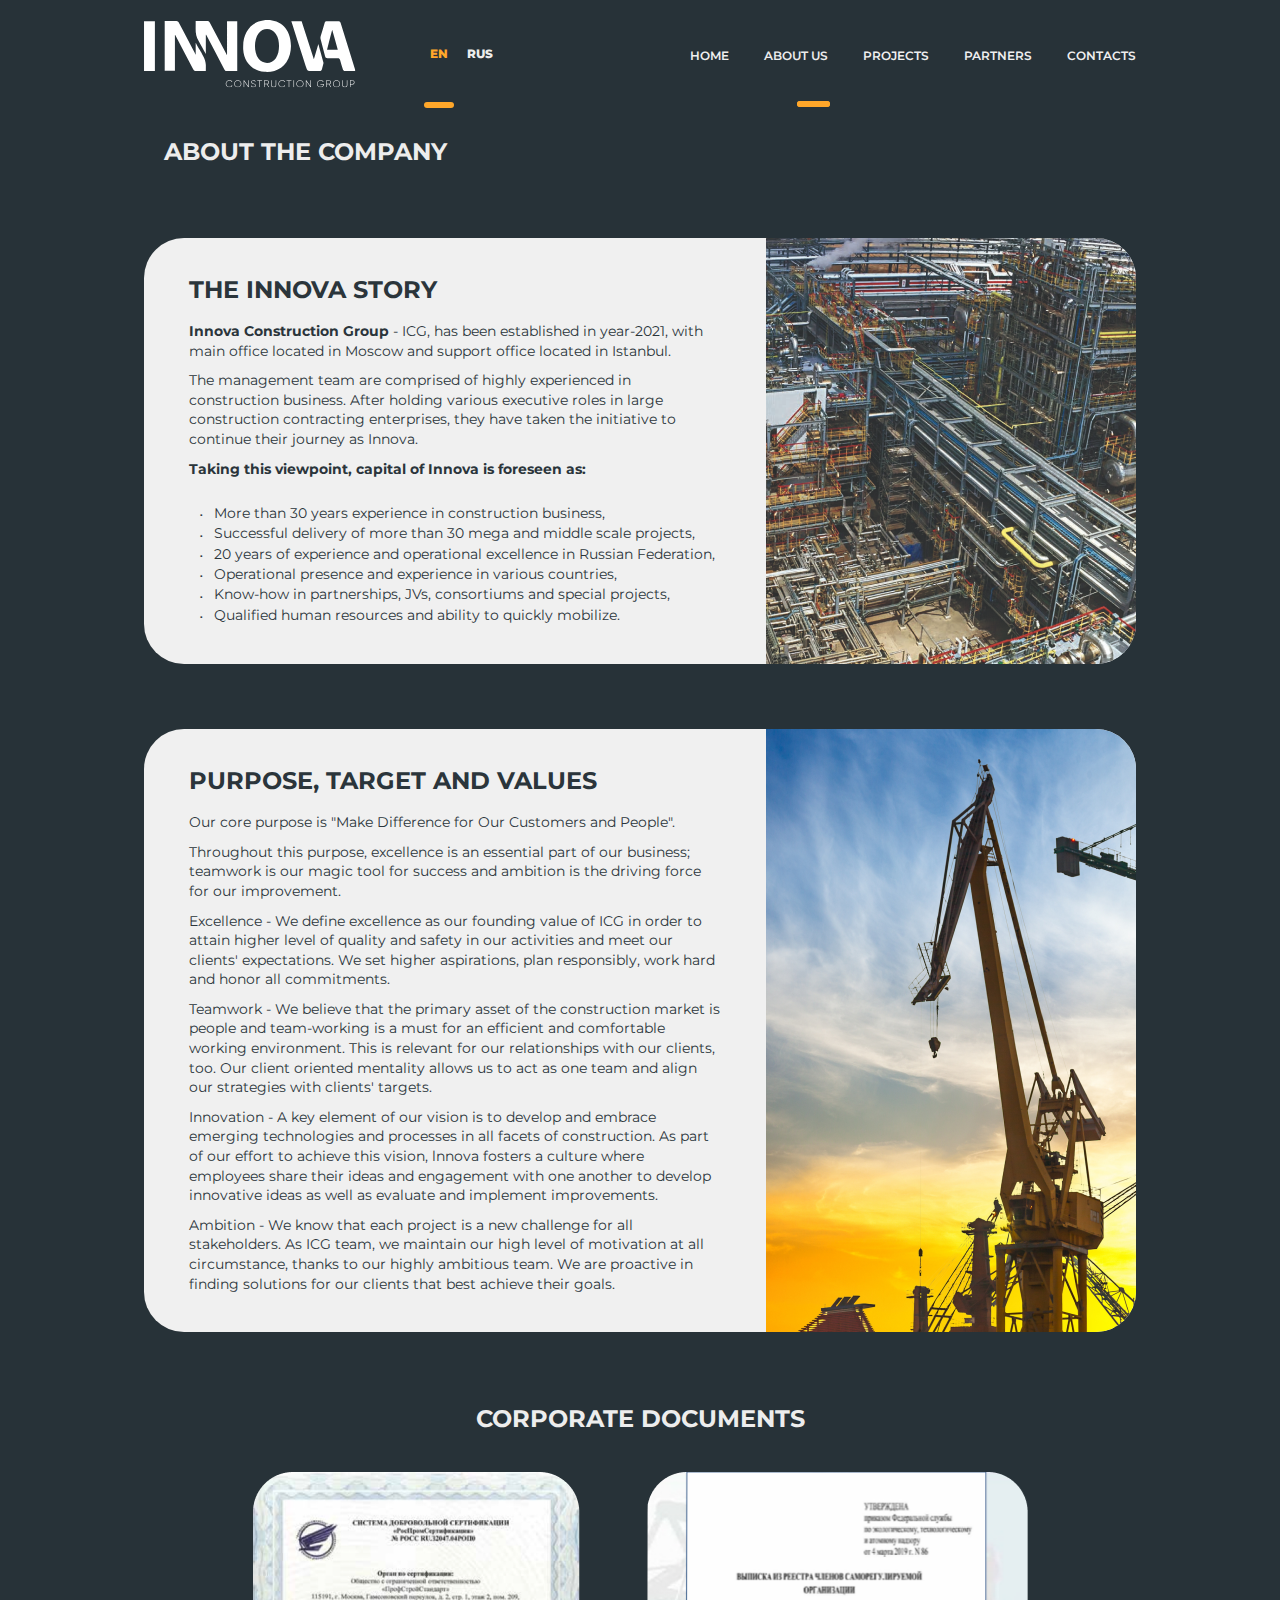
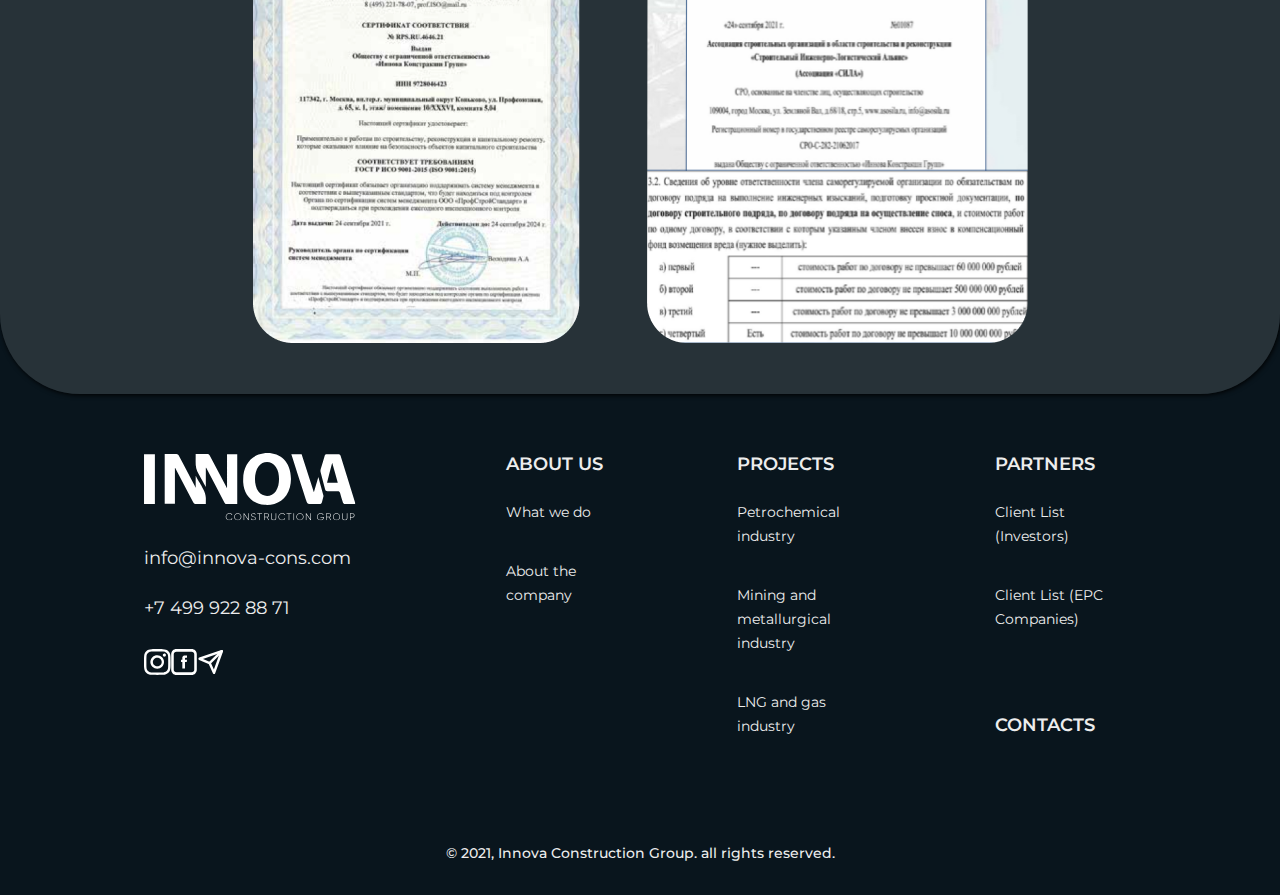
==== commit b4182d63: "adaptive 90%" ====
--- a/eng/about.html
+++ b/eng/about.html
@@ -22,9 +22,9 @@
                     </div>
                     <div class="page-language">
                         <div class="english-option menu-option">
-                            <div class="english-text-option active">
+                            <a class="english-text-option active">
                                 en
-                            </div>
+                            </a>
                         </div>
                         <div class="russian-option menu-option">
                             <div class="russian-text-option">
@@ -33,16 +33,14 @@
                         </div>
                     </div>
                     <div class="header-menu">
-                        <div class="menu menu-option menu-home">
-                            <a href="/eng/index.html">home</a>
-                        </div>
+                        <a href="/eng/index.html" class="menu menu-option menu-home">
+                            home
+                        </a>
                         <div class="menu menu-about active-about ">
                             <div class="expandable-about">
-                                <div class="menu-option menu-option-expandable">
-                                    <a href="/eng/activities.html">
-                                        What/how we do
-                                    </a>
-                                </div>
+                                <a href="/eng/activities.html" class="menu-option menu-option-expandable">
+                                    What/how we do
+                                </a>
                                 <div class="expandable-divider"></div>
                                 <div class="menu-option menu-option-expandable">
                                     <a href="/eng/about.html" class="active-sub">
@@ -52,12 +50,12 @@
                             </div>
                             <span class="active-about">about us</span>
                         </div>
-                        <div class="menu menu-option menu-projects">
-                            <a href="/eng/petrochemical.html">projects</a>
-                        </div>
-                        <div class="menu menu-option menu-partners">
-                            <a href="/eng/partners.html">partners</a>
-                        </div>
+                        <a class="menu menu-option menu-projects" href="/eng/petrochemical.html">
+                            projects
+                        </a>
+                        <a class="menu menu-option menu-partners" href="/eng/partners.html">
+                            partners
+                        </a>
                         <div class="menu menu-option menu-contacts">
                             <a href="/eng/index.html#contacts-anchor">contacts</a>
                         </div>
@@ -150,9 +148,11 @@
         <div class="grid">
             <div class="footer-main-block">
                 <div class="footer-first-column">
-                    <a href="/eng/index.html">
-                        <div class="footer-logo"></div>
-                    </a>
+                    <div id="footer-logo">
+                        <a href="/eng/index.html">
+                            <img class="footer-logo" src="/images/logo.svg">
+                        </a>
+                    </div>
                     <div class="footer-mail">info@innova-cons.com</div>
                     <div class="footer-phone">+7 499 922 88 71</div>
                     <div class="footer-social-icons">
@@ -203,7 +203,7 @@
                     </div>
                     <div class="footer-column-text">
                         <a href="/eng/mining.html">
-                            Mining and metallurgical<br>industry
+                            Mining and metallurgical<br class="footer-br"> industry
                         </a>
                     </div>
                     <div class="footer-column-text">
@@ -228,7 +228,7 @@
                             Client List (EPC Companies)
                         </a>
                     </div><br><br>
-                    <div class="footer-column-header">
+                    <div id="footer-contacts" class="footer-column-header">
                         <a href="/eng/index.html#contacts-anchor">
                             Contacts
                         </a>
--- a/style/main.css
+++ b/style/main.css
@@ -91,9 +91,7 @@
   display: flex;
   flex-direction: row;
   align-items: center;
-  height: 104px;
-  padding-top: 22px;
-  padding-bottom: 14px;
+  margin-bottom: -3px;
 
   font-style: normal;
   font-weight: 800;
@@ -124,7 +122,7 @@
   justify-content: space-between;
   position: absolute;
 
-  top: 56px;
+  top: 100px;
   left: -34px;
   width: 165px;
   height: 99.4px;
@@ -161,8 +159,7 @@
 }
 .page-language .menu-option{
   position: relative;
-  padding-bottom: 40px;
-  width: 41px;
+  padding-bottom: 43px;
 }
 .menu-option:hover{
   text-shadow: 0px 0px 10px rgba(255, 167, 42, 0.9);
@@ -172,7 +169,8 @@
 }
 .menu{
   position: relative;
-  padding-bottom: 62px;
+  padding-bottom: 40px;
+  padding-top: 45px;
   margin-right: 65px;
 }
 .active{
@@ -249,6 +247,7 @@
 }
 .english-text-option{
   padding-left: 6px;
+  padding-right: 6px;
 }
 .english-option{
   margin-right: 25px;
@@ -257,7 +256,6 @@
   display: flex;
   flex-direction: row;
   margin-left: auto;
-  height: 22px;
 }
 .menu:last-child{
   margin-right: 0;
@@ -266,29 +264,29 @@
   font-weight: 600;
 }
 .banner{
+  padding: 160px 20px 20px;
   width: 100%;
-  height: 700px;
+  height: auto;
   border: none;
-  background-image: url(/images/banner.png);
+  background: url(/images/banner.png) no-repeat;
+  background-size: contain;
   border-radius: 40px;
   box-shadow: 0px 0px 10px 5px rgba(87, 110, 124, 0.7);
 }
 .banner-first-header{
-  padding-top: 160px;
   margin: auto;
 
   font-style: normal;
   font-weight: 900;
-  font-size: 48px;
+  font-size: 28px;
   line-height: 59px;
 
   text-align: center;
   text-transform: uppercase;
 }
 .banner-second-header{
-  margin: 50px auto 0 auto;
   width: 565px;
-
+  margin: 50px auto 203px;
   font-style: normal;
   font-weight: normal;
   font-size: 36px;
@@ -304,11 +302,10 @@
   flex-direction: row;
   justify-content: space-between;
   width: 1400px;
-  margin-top: 203px;
   margin-left: auto;
   margin-right: auto;
 }
-button{
+.banner-button button{
   width: 450px;
   height: 120px;
 
@@ -404,14 +401,7 @@
   background-image: url(/images/cards/card-11.png);
 }
 .card-main-first{
-  height: 564px;
   margin-top: 64px;
-}
-.card-main-second{
-  height: 639px;
-}
-.card-main-third{
-  height: 464px;
 }
 .card-text{
   width: 59%;
@@ -460,11 +450,10 @@
 
   margin-top: 181px;
   margin-bottom: 107px;
-  height: 355px;
-
 }
 .contacts-map{
-  background: url(/images/map.png);
+  background: url(/images/map.png) ;
+  background-size: cover;
   width: 308px;
   height: 355px;
 
@@ -508,7 +497,7 @@
   height: 32px;
 }
 .contacts-icon{
-  width:32,5px ; 
+  width:32.5px ; 
 
   height: 32px; 
 
@@ -550,9 +539,8 @@
   margin-top: 59px;
 }
 .footer-logo{
-  background: url(/images/logo.svg);
-  width: 212px;
-  height: 67px;
+  width: 100%;
+  height: auto;
 }
 .footer-social-icons{
   display: flex;
@@ -678,7 +666,8 @@
   padding-bottom: 51px;
 }
 .projects-banner{
-  background: url(/images/banner-2.png);
+  background: url(/images/banner-2.png) no-repeat;
+  background-size: contain;
 }
 .info-grid{
   margin-top: 65px;
@@ -756,13 +745,41 @@
 .menu-about span:hover{
   text-shadow: 0px 0px 10px rgba(255, 167, 42, 0.9);
 }
-
+.logo-cover img{
+  width: 100%;
+  height: auto;
+}
+.contacts-icon img{
+  height: 100%;
+  width: 100%;
+}
+.footer-social-icons{
+  width: 80px;
+}
+#footer-logo{
+  height: auto;
+  width: 212px;
+}
+.first-document{
+  width: 326x;
+  height: 471px;
+}
+.second-document{
+  width: 381px;
+  height: 471px;
+}
+.menu-cover{
+  display: none;
+}
 @media screen and (max-width: 1440px) {
   .grid{
     width: 1200px;
   }
-  button{
+  .banner-button button{
     width: 350px;
+  }
+  .banner-second-header{
+    margin-bottom: 87px;
   }
   .banner-buttons{
     width: 1100px;
@@ -795,22 +812,34 @@
     grid-column-gap: 80px;
     grid-row-gap: 65px;
   }
+  .footer-column-text a{
+    font-size: 14px;
+  }
+  .footer-column-text{
+    margin-bottom: 25px;
+  }
+  .text-header{
+    font-size: 30px;
+  }
+  .card .additional-list-item{
+    font-size: 16px;
+  }
 }
 @media screen and (max-width: 1280px) {
   .grid{
     width: 992px;
   }
   .banner{
-    height: 550px;
-  }
-  button{
+    padding-top:78px;
+  }
+  .banner-button button{
     width: 250px;
+    height: 100px;
   }
   .banner-buttons{
     width: 880px;
-    margin-top: 40px;
-  }
-  .header-cover {
+  }
+  .header-cover{
     font-size: 12px;
   }
   .menu{
@@ -844,4 +873,447 @@
     grid-column-gap: 50px;
     grid-row-gap: 65px;
   }
+  .footer-second-column{
+    margin-left: 150px;
+  }
+  .footer-column-text{
+    margin-bottom: 35px;
+  }
+  .text-header{
+    font-size: 24px;
+  }
+  .card-text{
+    margin-top: 30px;
+  }
+  .banner-button button{
+    font-size: 14px;
+  }
+  .banner-second-header{
+    font-size: 28px;
+  }
+  .contacts-text {
+    margin-left: 50px;
+  }
+  .main-contacts {
+    margin-left: 50px;
+  }
+  .text-address{
+    font-size: 16px;
+  }
+  .contacts-text-small{
+    font-size: 14px;
+    margin-top: 15px;
+  }
+  .card .additional-list-item{
+    font-size: 14px;
+  }
+  header .active-activities:after{
+    width: 33px;
+  }
+  header .active-about:after{
+    width: 33px;
+    left: 33px;
+  }
+  header .projects-mining:after{
+    width: 21.5px;
+    left: 21.5px;
+  }
+  header .projects-petrochemical:after{
+    width: 21.5px;
+  }
+  header .projects-gas:after{
+    width: 21.5px;
+    left: 43px;
+  }
+}
+@media screen and (max-width: 1024px) {
+  .grid{
+    width: 768px;
+  }
+  .info-block{
+    width: 369px;
+  }
+  .info-grid{
+    grid-template-columns: 369px 369px;
+    grid-row-gap: 35px;
+    grid-column-gap: 30px;
+  }
+  .banner-button button{
+    width: 200px;
+    height: 80px;
+    font-size: 10px;
+  }
+  .banner-buttons{
+    width: 700px;
+  }
+  .menu {
+    margin-right: 25px;
+  }
+  .logo-cover {
+    width: 172px;
+    height: 40px;
+    margin-right: 68px;
+  } 
+  .footer-column-text {
+    margin-bottom: 25px;
+  } 
+  .footer-second-column {
+    margin-left: 120px;
+    margin-top: 34px;
+  }
+  .footer-third-column {
+    margin-left: 20px;
+    margin-top: 34px;
+  }
+  .footer-fourth-column {
+    margin-left: 20px;
+    margin-top: 34px;
+  }
+  .footer-column-text a {
+    font-size: 10px;
+  }
+  .footer-column-text {
+    margin-bottom: 5px;
+    line-height: 12px;
+  }
+  .footer-column-header{
+    font-size: 12px;
+    margin-bottom: 5px;
+  }
+  .footer-mail {
+    font-size: 14px;
+  }
+  .footer-phone{
+    font-size: 14px;
+  }
+  #footer-contacts{
+    display: none;
+  }
+  .contacts-icon{
+    width: 16px;
+    height: 16px;
+  }
+  #footer-logo{
+    height: auto;
+    width: 115px;
+  }
+  .footer-legal-mark{
+    margin-top: 22px;
+    font-size: 9px;
+  }
+  .footer-main-block{
+    margin-top: 16px;
+  }
+  .footer-mail{
+    margin-top: 10px;
+  }
+  .footer-phone{
+    margin-top: 10px;
+  }
+  .footer-social-icons {
+    margin-top: 10px;
+  }
+  .footer-legal-mark{
+    margin-bottom: 16px;
+  }
+  .footer-br{
+    display: none;
+  }
+  .partners-block {
+    grid-template-columns: 117px 117px 117px 117px 117px;
+    grid-gap: 40px;
+    column-gap: 20px;
+    padding-left: 50px;
+  }
+  .partners-template {
+    padding-bottom: 55px;
+  }
+  .partners-block-header{
+    padding-top: 50px;
+  }
+  .contacts-phone{
+    font-size: 12px;
+    margin-top: 10px;
+  }
+  main .fb-icon {
+    margin-left: 20px;
+  }
+  main .tg-icon {
+    margin-left: 20px;
+  }
+  .contacts-block-icons {
+    margin-top: 15px;
+    height:  30px;
+  }
+  .banner-second-header {
+    font-size: 18px;
+    margin-bottom: 42px;
+  }
+}
+@media screen and (max-width: 768px) {
+  .grid{
+    width: 720px;
+  }
+  header .logo-cover{
+    display: none;
+  }
+  .page-language{
+    margin-left: 36px;
+  }
+  .menu {
+    margin-right: 45px;
+  }
+  .header-menu{
+    margin-right: 36px;
+  }
+  .header-cover{
+    padding-top: 0;
+    padding-bottom: 0;
+  }
+  .countries{
+    width: 532px;
+    height: 360px;
+  }
+  .text-header {
+    font-size: 18px;
+  }
+  .info-block{
+    width: 350px;
+  }
+  .info-grid{
+    grid-template-columns: 350px 350px;
+    grid-row-gap: 25px;
+    grid-column-gap: 20px;
+  }
+  .card-text-standart{
+    font-size: 10px;
+  }
+  .info-block-header{
+    font-size: 18px;
+    line-height: 20px
+  }
+  .partners-block{
+    grid-template-columns: 91px 91px 91px 91px 91px;
+    grid-gap: 40px;
+    column-gap: 20px;
+    padding-left: 85px;
+  }
+  .partners-block-header{
+    padding: 35px 0 60px 55px;
+    font-style: normal;
+    font-weight: bold;
+    font-size: 26px;
+    line-height: 44px;
+  }
+  .contacts-text {
+    margin-left: 20px;
+  }
+  .contacts-text-small {
+    font-size: 12px;
+  }
+  .text-header {
+    line-height: 14px
+  }
+  .text-address {
+    font-size: 12px;
+  }
+  .contacts-map{
+    width: 215px;
+    height: 248px;
+  }
+  .card{
+    margin-bottom: 25px;
+  }
+  li {
+    font-size: 10px;
+  }
+  .card .additional-list-item {
+    font-size: 10px;
+  }
+  ul.card-text-list li:first-child {
+    padding-top: 5px;
+  }
+  .card span{
+    font-size: 12px;
+  }
+  .first-document{
+    width: 130px;
+    height: 188px;
+  }
+  .second-document{
+    width: 152px;
+    height: 188px;
+  }
+  .banner-first-header{
+    line-height: 38px;
+  }
+  .banner-second-header{
+    margin-top: 15px;
+    margin-bottom: 85px;
+  }
+  .banner-buttons{
+    width: 600px;
+  }
+  .banner-button button{
+    width: 169px;
+    height: 70px;
+    font-size: 10px;
+    border-radius: 20px;
+  }
+}
+@media screen and (max-width: 720px) {
+  .grid{
+    width: 540px;
+  }
+  .menu {
+    margin-right: 20px;
+    padding-bottom: 10px;
+    padding-top: 15px;
+  }
+  .page-language .menu-option {
+    padding-bottom: 11px;
+  }
+  .page-language {
+     margin-left: 25px; 
+     height: 18px;
+  }
+  .header-menu {
+    margin-right: 25px;
+  } 
+  .banner-button button{
+    width: 129px;
+    height: 70px;
+    font-size: 10px;
+    border-radius: 20px;
+    
+    line-height: 14px;
+  }
+  .banner-buttons{
+    width: 500px;
+  }
+  .banner-first-header {
+    font-size: 18px;
+  }
+  .banner-second-header {
+    margin-top: 21px;
+    margin-bottom: 21px;
+    line-height: 34px;
+    width: 385px;
+  }
+  .banner{
+    padding-top: 25px;
+  }
+  .countries-header{
+    font-size: 20px;
+  }
+  .card-text-standart{
+    padding-top: 18px;
+  }
+  .text-header {
+    line-height: 18px;
+  }
+  .info-grid {
+    grid-template-columns: 260px 260px;
+    grid-row-gap: 25px;
+    grid-column-gap: 20px;
+  } 
+  .info-block {
+    width: 260px;
+    padding: 18px 28px 23px;
+  }
+  .partners-block {
+    grid-template-columns: 71px 71px 71px 71px 71px;
+    grid-gap: 20px;
+    column-gap: 30px;
+    padding-left: 35px;
+  }
+  .partners-block-header{
+    padding-bottom: 20px;
+    font-size: 18px;
+  }
+  .footer-second-column {
+    margin-left: 72px
+  }
+  .partners-template:first-child {
+    margin-bottom: 35px;
+  }
+  .footer-mail {
+    font-size: 10px;
+  }
+  .contacts-mail {
+    font-size: 12px;
+  }
+  .text-header {
+    font-size: 14px;
+  }
+  .main-contacts {
+    margin-left: 0;
+  }
+  .contacts-text-small{
+    width: 150px;
+  }
+  .main-contacts{
+    margin-left: 10px;
+  }
+  .contacts-block-icons{
+    margin-top: 0;
+  }
+  .grey-cover {
+    padding-bottom: 10px
+  }
+  .contacts{
+    margin-bottom: 41px;
+    margin-top: 41px;
+  }
+  .footer-second-column{
+    margin-top: 0;
+  }
+  .footer-third-column{
+    margin-top: 0;
+  }
+  .footer-fourth-column{
+    margin-top: 0;
+  }
+  .contacts-map {
+    width: 265px;
+  }
+  .card-main-first{
+    margin-top: 12px;
+  }
+  .about-page-header{
+    margin-bottom: 14px;
+  }
+  .expandable-about{
+    top: 44px;
+  }
+}
+@media screen and (max-width: 550px) {
+  .grid{
+    padding-top: 24px;
+  }
+  .menu-cover{
+    display: block;
+    width: 52px;
+    height: 39px;
+    margin-right: 0;
+    margin-left: auto;
+
+    background: #C4C4C4;
+    border-radius: 9px;
+  }
+  .mobile-menu__button{
+    background: none;
+    border: none;
+    padding: 13px 14px;
+  }
+  .header-cover{
+    display: none;
+  }
+  .menu-sub-item{
+    margin-bottom: 5.5px;
+    width: 24px;
+    height: 2.5px;
+    background-color: #FBFBFB;
+    border-radius: 25px;
+  }
 }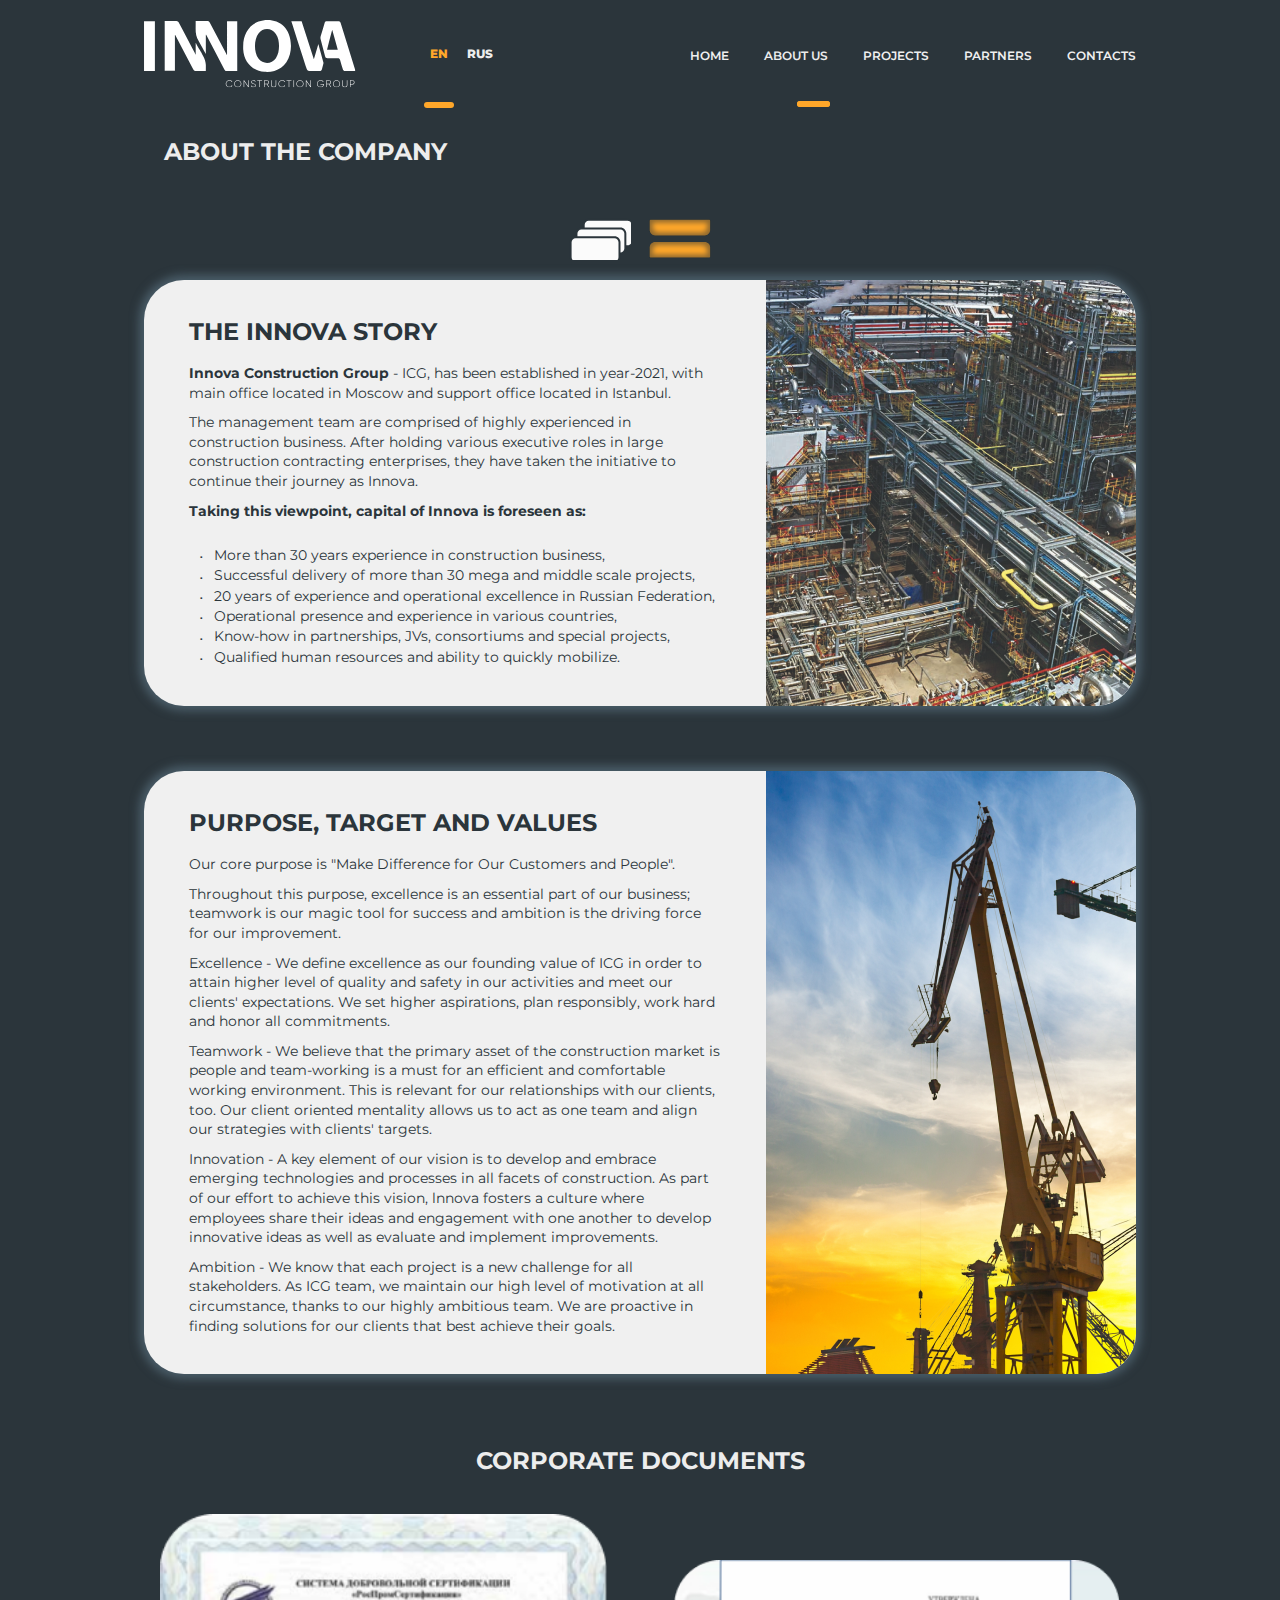
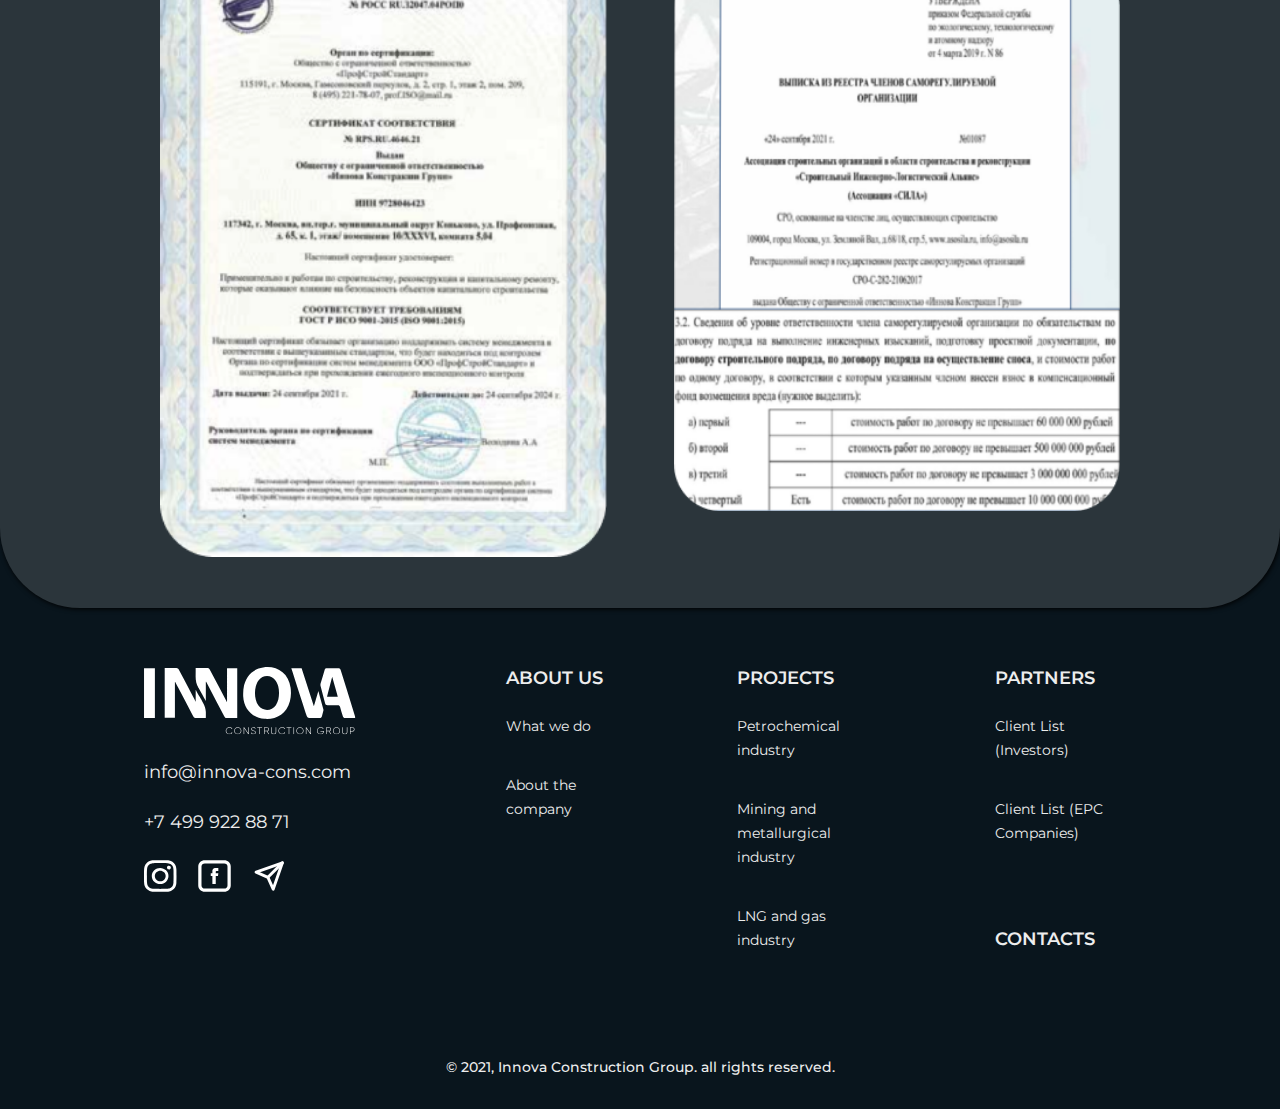
==== commit aa04955d: "english 100% v1" ====
--- a/eng/about.html
+++ b/eng/about.html
@@ -61,79 +61,144 @@
                         </div>
                     </div>
                 </div>
+            <div id="mobile-menu-cover" class="menu-cover">
+                    <button id="mobile-menu-button" class="mobile-menu__button">
+                        <img src="/images/menu-icon.svg" class="menu__img"> 
+                    </button>
+                    <ul id="mobile-menu" class="expandable-mobile-menu hidden-menu">
+                        <li class="expandable-menu-logo">
+                            <img src="/images/logo.svg">
+                        </li>
+                        <li class="expandable-menu-item expandable-menu-home">
+                            <a href="/eng/index.html">home</a>
+                        </li>
+                        <li class="expandable-menu-item expandable-menu-about mobile-menu-active">
+                            <a href="/eng/about.html">about us</a>
+                        </li>
+                        <li class="expandable-menu-item expandable-menu-projects">
+                            <a href="/eng/petrochemical.html">projects</a>
+                        </li>
+                        <li class="expandable-menu-item expandable-menu-partners">
+                            <a href="/eng/partners.html">partners</a>
+                        </li>
+                        <li class="expandable-menu-item expandable-menu-contacts">
+                            <a href="/eng/index.html#contacts-anchor">contacts</a>
+                        </li>
+                        <li class="expandable-menu-item expandable-menu-language">
+                            <a class="eng-language mobile-menu-active">en</a>
+                            <a class="ru-language">rus</a>
+                        </li>
+                    </ul>
+                </div>
             </div>
         </header>
         <main>
             <div class="grid">
                 <div class="text-header about-page-header">About the company</div>
-                <div class="card card-main-first">
-                    <div class="card-text">
-                        <div class="text-header">The innova story</div>
-                        <div class="card-text-standart">
-                            <span>Innova Construction Group</span> - ICG, has been established in year-2021, with main
-                            office located in Moscow and support office located in Istanbul.
-                        </div>
-                        <div class="card-text-standart">
-                            The management team are comprised of highly experienced in construction
-                            business. After holding various executive roles in large construction contracting
-                            enterprises, they have taken the initiative to continue their journey as Innova.
-                        </div>
-                        <div class="card-text-standart list-header">
-                            Taking this viewpoint, capital of Innova is foreseen as:
-                        </div>
-                        <ul class="card-text-list ">
-                            <li>More than 30 years experience in construction business,</li>
-                            <li>Successful delivery of more than 30 mega and middle scale projects,</li>
-                            <li>20 years of experience and operational excellence in Russian Federation,</li>
-                            <li>Operational presence and experience in various countries,</li>
-                            <li>Know-how in partnerships, JVs, consortiums and special projects,</li>
-                            <li>Qualified human resources and ability to quickly mobilize.</li>
-                        </ul>
-                    </div>
-                    <div class="card-image card-image-right card-image-first">
-
-                    </div>
-                </div>
-                <div class="card card-about-page-nineth">
-                    <div class="card-text">
-                        <div class="text-header">Purpose, Target and Values</div>
-                        <div class="card-text-standart">
-                            Our core purpose is "Make Difference for Our Customers and People". 
-                        </div>
-                        <div class="card-text-standart">
-                            Throughout this purpose, excellence is an essential part of our business; 
-                            teamwork is our magic tool for success and ambition is the driving force for our 
-                            improvement.
-                        </div>
-                        <div class="card-text-standart">
-                            Excellence - We define excellence as our founding value of ICG in order to attain 
-                            higher level of quality and safety in our activities and meet our clients' expectations. 
-                            We set higher aspirations, plan responsibly, work hard and honor all commitments.
-                        </div>
-                        <div class="card-text-standart">
-                            Teamwork - We believe that the primary asset of the construction market is 
-                            people and team-working is a must for an efficient and comfortable working environment. 
-                            This is relevant for our relationships with our clients, too. 
-                            Our client oriented mentality allows us to act as one team and align our strategies 
-                            with clients' targets. 
-                        </div>
-                        <div class="card-text-standart">
-                            Innovation - A key element of our vision is to develop and embrace emerging 
-                            technologies and processes in all facets of construction. 
-                            As part of our effort to achieve this vision, lnnova fosters a 
-                            culture where employees share their ideas and engagement with 
-                            one another to develop innovative ideas as well as evaluate 
-                            and implement improvements.  
-                        </div>
-                        <div class="card-text-standart">
-                            Ambition - We know that each project is a new challenge for all stakeholders. 
-                            As ICG team, we maintain our high level of motivation at all circumstance, 
-                            thanks to our highly ambitious team. We are proactive in finding 
-                            solutions for our clients that best achieve their goals. 
-                        </div>
-                        
-                    </div>
-                    <div class="card-image card-image-right card-image-eleventh"></div>
+                
+                <div class="card-view-flex">
+                    <div class="card-view-pile">
+                        <svg id="card-view-pile" width="62" height="42" fill="#FBFBFB" viewBox="0 0 62 42" xmlns="http://www.w3.org/2000/svg">
+                            <path fill-rule="evenodd" clip-rule="evenodd" d="M19.7002 1.75C16.9388 1.75 14.7002 3.98858 14.7002 6.75V15.0168H14.7005V23.2835C14.7005 26.0449 16.9391 28.2835 19.7005 28.2835H58.6051C61.3665 28.2835 63.605 26.0449 63.605 23.2835V15.0167H63.6047V6.75C63.6047 3.98858 61.3661 1.75 58.6047 1.75H19.7002Z" />
+                            <path d="M14.7002 15.0168H13.7002V16.0168H14.7002V15.0168ZM14.7005 15.0168H15.7005V14.0168H14.7005V15.0168ZM63.605 15.0167H64.605V14.0167H63.605V15.0167ZM63.6047 15.0167H62.6047V16.0167H63.6047V15.0167ZM15.7002 6.75C15.7002 4.54086 17.4911 2.75 19.7002 2.75V0.75C16.3865 0.75 13.7002 3.43629 13.7002 6.75H15.7002ZM15.7002 15.0168V6.75H13.7002V15.0168H15.7002ZM14.7005 14.0168H14.7002V16.0168H14.7005V14.0168ZM13.7005 15.0168V23.2835H15.7005V15.0168H13.7005ZM13.7005 23.2835C13.7005 26.5972 16.3868 29.2835 19.7005 29.2835V27.2835C17.4914 27.2835 15.7005 25.4926 15.7005 23.2835H13.7005ZM19.7005 29.2835H58.6051V27.2835H19.7005V29.2835ZM58.6051 29.2835C61.9188 29.2835 64.605 26.5972 64.605 23.2835H62.605C62.605 25.4926 60.8142 27.2835 58.6051 27.2835V29.2835ZM64.605 23.2835V15.0167H62.605V23.2835H64.605ZM63.605 14.0167H63.6047V16.0167H63.605V14.0167ZM62.6047 6.75V15.0167H64.6047V6.75H62.6047ZM58.6047 2.75C60.8139 2.75 62.6047 4.54086 62.6047 6.75H64.6047C64.6047 3.43629 61.9184 0.75 58.6047 0.75V2.75ZM19.7002 2.75H58.6047V0.75H19.7002V2.75Z" fill="#2B353B"/>
+                            <path fill-rule="evenodd" clip-rule="evenodd" d="M12.4463 10.4854C9.68487 10.4854 7.44629 12.7239 7.44629 15.4854V23.0438H7.44654V30.6021C7.44654 33.3635 9.68512 35.6021 12.4465 35.6021H51.3511C54.1125 35.6021 56.3511 33.3635 56.3511 30.6021V23.0437H56.3508V15.4854C56.3508 12.7239 54.1122 10.4854 51.3508 10.4854H12.4463Z" />
+                            <path d="M7.44629 23.0438H6.44629V24.0438H7.44629V23.0438ZM7.44654 23.0438H8.44654V22.0438H7.44654V23.0438ZM56.3511 23.0437H57.3511V22.0437H56.3511V23.0437ZM56.3508 23.0437H55.3508V24.0437H56.3508V23.0437ZM8.44629 15.4854C8.44629 13.2762 10.2372 11.4854 12.4463 11.4854V9.48535C9.13258 9.48535 6.44629 12.1716 6.44629 15.4854H8.44629ZM8.44629 23.0438V15.4854H6.44629V23.0438H8.44629ZM7.44654 22.0438H7.44629V24.0438H7.44654V22.0438ZM6.44654 23.0438V30.6021H8.44654V23.0438H6.44654ZM6.44654 30.6021C6.44654 33.9158 9.13283 36.6021 12.4465 36.6021V34.6021C10.2374 34.6021 8.44654 32.8113 8.44654 30.6021H6.44654ZM12.4465 36.6021H51.3511V34.6021H12.4465V36.6021ZM51.3511 36.6021C54.6648 36.6021 57.3511 33.9158 57.3511 30.6021H55.3511C55.3511 32.8113 53.5602 34.6021 51.3511 34.6021V36.6021ZM57.3511 30.6021V23.0437H55.3511V30.6021H57.3511ZM56.3511 22.0437H56.3508V24.0437H56.3511V22.0437ZM55.3508 15.4854V23.0437H57.3508V15.4854H55.3508ZM51.3508 11.4854C53.5599 11.4854 55.3508 13.2762 55.3508 15.4854H57.3508C57.3508 12.1716 54.6645 9.48535 51.3508 9.48535V11.4854ZM12.4463 11.4854H51.3508V9.48535H12.4463V11.4854Z" fill="#2B353B"/>
+                            <path fill-rule="evenodd" clip-rule="evenodd" d="M6.5957 19.2202C3.83428 19.2202 1.5957 21.4588 1.5957 24.2202V31.7787H1.59589V39.337C1.59589 42.0984 3.83446 44.337 6.59589 44.337H45.5004C48.2618 44.337 50.5004 42.0984 50.5004 39.337V31.7786H50.5002V24.2202C50.5002 21.4588 48.2616 19.2202 45.5002 19.2202H6.5957Z" />
+                            <path d="M1.5957 31.7787H0.595703V32.7787H1.5957V31.7787ZM1.59589 31.7787H2.59589V30.7787H1.59589V31.7787ZM50.5004 31.7786H51.5004V30.7786H50.5004V31.7786ZM50.5002 31.7786H49.5002V32.7786H50.5002V31.7786ZM2.5957 24.2202C2.5957 22.0111 4.38656 20.2202 6.5957 20.2202V18.2202C3.28199 18.2202 0.595703 20.9065 0.595703 24.2202H2.5957ZM2.5957 31.7787V24.2202H0.595703V31.7787H2.5957ZM1.59589 30.7787H1.5957V32.7787H1.59589V30.7787ZM0.595885 31.7787V39.337H2.59589V31.7787H0.595885ZM0.595885 39.337C0.595885 42.6507 3.28218 45.337 6.59589 45.337V43.337C4.38675 43.337 2.59589 41.5462 2.59589 39.337H0.595885ZM6.59589 45.337H45.5004V43.337H6.59589V45.337ZM45.5004 45.337C48.8141 45.337 51.5004 42.6507 51.5004 39.337H49.5004C49.5004 41.5462 47.7095 43.337 45.5004 43.337V45.337ZM51.5004 39.337V31.7786H49.5004V39.337H51.5004ZM50.5004 30.7786H50.5002V32.7786H50.5004V30.7786ZM49.5002 24.2202V31.7786H51.5002V24.2202H49.5002ZM45.5002 20.2202C47.7094 20.2202 49.5002 22.0111 49.5002 24.2202H51.5002C51.5002 20.9065 48.8139 18.2202 45.5002 18.2202V20.2202ZM6.5957 20.2202H45.5002V18.2202H6.5957V20.2202Z" fill="#2B353B"/>
+                        </svg>      
+                    </div>
+                    <div class="card-view-blocks">
+                        <svg id="card-view-blocks" width="56" height="35" fill="#FFA72A"  viewBox="0 0 58 36"  xmlns="http://www.w3.org/2000/svg">
+                            <g filter="url(#filter0_i_433_1653)">
+                            <path d="M0.638672 25.771C0.638672 23.0096 2.87725 20.771 5.63867 20.771H52.2139C54.9753 20.771 57.2139 23.0096 57.2139 25.771V34.4171C57.2139 34.9694 56.7662 35.4171 56.2139 35.4171H1.63867C1.08639 35.4171 0.638672 34.9694 0.638672 34.4171V25.771Z"/>
+                            <path d="M0.638672 9.646C0.638672 12.4074 2.87725 14.646 5.63867 14.646H52.2139C54.9753 14.646 57.2139 12.4074 57.2139 9.646V0.999855C57.2139 0.44757 56.7662 -0.000144958 56.2139 -0.000144958H1.63867C1.08639 -0.000144958 0.638672 0.447571 0.638672 0.999855V9.646Z"/>
+                            </g>
+                            <defs>
+                            <filter id="filter0_i_433_1653" x="0.638672" y="0" width="56.5752" height="35.417" filterUnits="userSpaceOnUse" color-interpolation-filters="sRGB">
+                            <feFlood flood-opacity="0" result="BackgroundImageFix"/>
+                            <feBlend mode="normal" in="SourceGraphic" in2="BackgroundImageFix" result="shape"/>
+                            <feColorMatrix in="SourceAlpha" type="matrix" values="0 0 0 0 0 0 0 0 0 0 0 0 0 0 0 0 0 0 127 0" result="hardAlpha"/>
+                            <feMorphology radius="3" operator="erode" in="SourceAlpha" result="effect1_innerShadow_433_1653"/>
+                            <feOffset/>
+                            <feGaussianBlur stdDeviation="2.5"/>
+                            <feComposite in2="hardAlpha" operator="arithmetic" k2="-1" k3="1"/>
+                            <feColorMatrix type="matrix" values="0 0 0 0 0.133333 0 0 0 0 0.172549 0 0 0 0 0.196078 0 0 0 0.5 0"/>
+                            <feBlend mode="normal" in2="shape" result="effect1_innerShadow_433_1653"/>
+                            </filter>
+                            </defs>
+                        </svg>     
+                    </div>
+                </div>
+                <div id="cards" class="cards blocks-cards">
+                    <div class="card card-main-first">
+                        <div class="card-text">
+                            <div class="text-header">The innova story</div>
+                            <div class="card-text-standart">
+                                <span>Innova Construction Group</span> - ICG, has been established in year-2021, with main
+                                office located in Moscow and support office located in Istanbul.
+                            </div>
+                            <div class="card-text-standart">
+                                The management team are comprised of highly experienced in construction
+                                business. After holding various executive roles in large construction contracting
+                                enterprises, they have taken the initiative to continue their journey as Innova.
+                            </div>
+                            <div class="card-text-standart list-header">
+                                Taking this viewpoint, capital of Innova is foreseen as:
+                            </div>
+                            <ul class="card-text-list ">
+                                <li>More than 30 years experience in construction business,</li>
+                                <li>Successful delivery of more than 30 mega and middle scale projects,</li>
+                                <li>20 years of experience and operational excellence in Russian Federation,</li>
+                                <li>Operational presence and experience in various countries,</li>
+                                <li>Know-how in partnerships, JVs, consortiums and special projects,</li>
+                                <li>Qualified human resources and ability to quickly mobilize.</li>
+                            </ul>
+                        </div>
+                        <div class="card-image card-image-right card-image-first">
+    
+                        </div>
+                    </div>
+                    <div class="card card-about-page-nineth">
+                        <div class="card-text">
+                            <div class="text-header">Purpose, Target and Values</div>
+                            <div class="card-text-standart">
+                                Our core purpose is "Make Difference for Our Customers and People". 
+                            </div>
+                            <div class="card-text-standart">
+                                Throughout this purpose, excellence is an essential part of our business; 
+                                teamwork is our magic tool for success and ambition is the driving force for our 
+                                improvement.
+                            </div>
+                            <div class="card-text-standart">
+                                Excellence - We define excellence as our founding value of ICG in order to attain 
+                                higher level of quality and safety in our activities and meet our clients' expectations. 
+                                We set higher aspirations, plan responsibly, work hard and honor all commitments.
+                            </div>
+                            <div class="card-text-standart">
+                                Teamwork - We believe that the primary asset of the construction market is 
+                                people and team-working is a must for an efficient and comfortable working environment. 
+                                This is relevant for our relationships with our clients, too. 
+                                Our client oriented mentality allows us to act as one team and align our strategies 
+                                with clients' targets. 
+                            </div>
+                            <div class="card-text-standart">
+                                Innovation - A key element of our vision is to develop and embrace emerging 
+                                technologies and processes in all facets of construction. 
+                                As part of our effort to achieve this vision, lnnova fosters a 
+                                culture where employees share their ideas and engagement with 
+                                one another to develop innovative ideas as well as evaluate 
+                                and implement improvements.  
+                            </div>
+                            <div class="card-text-standart">
+                                Ambition - We know that each project is a new challenge for all stakeholders. 
+                                As ICG team, we maintain our high level of motivation at all circumstance, 
+                                thanks to our highly ambitious team. We are proactive in finding 
+                                solutions for our clients that best achieve their goals. 
+                            </div>
+                            
+                        </div>
+                        <div class="card-image card-image-right card-image-eleventh"></div>
+                    </div>
                 </div>
                 <div class="text-header about-page-meta-header">Corporate documents</div>
                 <div class="documents-block">
@@ -158,7 +223,9 @@
                     <div class="footer-social-icons">
                         <div class="ig-icon contacts-icon">
                             <a>
-                                <img src="/images/ig-icon.svg">
+                                <a href="https://www.instagram.com/innova_construction_group/">
+                                            <img src="/images/ig-icon.svg">
+                                        </a>
                             </a>
                         </div>
                         <div class="fb-icon contacts-icon">
@@ -212,7 +279,7 @@
                         </a>
                     </div>
                 </div>
-                <div class="footer-fourth-column">
+                                <div class="footer-fourth-column">
                     <div class="footer-column-header">
                         <a href="/eng/partners.html">
                             Partners
@@ -232,6 +299,31 @@
                         <a href="/eng/index.html#contacts-anchor">
                             Contacts
                         </a>
+                    </div>
+                </div>
+                <div class="footer-fifth-column">
+                    <a class="back-button-cover" href="#">
+                        <div class="back-arrow-text">Up</div>
+                        <img class="back-arrow" src="/images/footer-arrow.svg">
+                    </a>
+                    <div id="mobile-icons" class="footer-social-icons">
+                        <div class="ig-icon contacts-icon">
+                            <a>
+                                <a href="https://www.instagram.com/innova_construction_group/">
+                                            <img src="/images/ig-icon.svg">
+                                        </a>
+                            </a>
+                        </div>
+                        <div class="fb-icon contacts-icon">
+                            <a>
+                                <img src="/images/fb-icon.svg">
+                            </a>
+                        </div>
+                        <div class="tg-icon contacts-icon">
+                            <a>
+                                <img src="/images/tg-icon.svg">
+                            </a>
+                        </div>                       
                     </div>
                 </div>
             </div>
--- a/style/main.css
+++ b/style/main.css
@@ -69,7 +69,12 @@
     scroll-behavior: auto !important;
   }
 }
-
+.popup__content{
+  display: none !important;
+}
+.map-widget-content-view__frame {
+  display: none !important;
+}
 body{
   background: #09151D;
   color: #EDEDED;
@@ -81,7 +86,7 @@
 }
 .grey-cover{
   padding-bottom: 107px;
-  background: #2B353BE5;
+  background: #2B353B;
   border-bottom-left-radius: 80px;
   border-bottom-right-radius: 80px;
   box-shadow: 1px 1px 5px #000000;
@@ -269,7 +274,7 @@
   height: auto;
   border: none;
   background: url(/images/banner.png) no-repeat;
-  background-size: contain;
+  background-size: cover;
   border-radius: 40px;
   box-shadow: 0px 0px 10px 5px rgba(87, 110, 124, 0.7);
 }
@@ -352,9 +357,12 @@
   display: flex;
   flex-direction: row;
   margin-bottom: 65px;
-
+  width: 100%;
+
+  overflow: hidden;
   background: #F0F0F0;
   border-radius: 40px;
+  box-shadow: 0px 0px 10px 5px rgba(87, 110, 124, 0.7);
 }
 .card-image{
   width: 41%;
@@ -399,9 +407,6 @@
 }
 .card-image-eleventh{
   background-image: url(/images/cards/card-11.png);
-}
-.card-main-first{
-  margin-top: 64px;
 }
 .card-text{
   width: 59%;
@@ -437,7 +442,7 @@
 ul.card-text-list li:first-child{
   padding-top: 25px;
 }
-li:before{
+main li:before{
   content:"·";
   margin: 0 10px 0 10px;
   font-size: 18px;
@@ -452,12 +457,9 @@
   margin-bottom: 107px;
 }
 .contacts-map{
-  background: url(/images/map.png) ;
-  background-size: cover;
   width: 308px;
   height: 355px;
 
-  box-shadow: inset 0px 0px 5px 3px rgba(34, 44, 50, 0.5);
   border-radius: 40px;
 }
 .contacts-text{
@@ -608,7 +610,7 @@
 }
 .card span{
   font-size: 14px;
-  line-height: 19,6px;
+  line-height: 19.6px;
 }
 .space{
   margin-left: 21px;
@@ -667,7 +669,7 @@
 }
 .projects-banner{
   background: url(/images/banner-2.png) no-repeat;
-  background-size: contain;
+  background-size: cover;
 }
 .info-grid{
   margin-top: 65px;
@@ -753,24 +755,54 @@
   height: 100%;
   width: 100%;
 }
-.footer-social-icons{
-  width: 80px;
-}
 #footer-logo{
   height: auto;
   width: 212px;
 }
-.first-document{
-  width: 326x;
-  height: 471px;
-}
-.second-document{
-  width: 381px;
-  height: 471px;
+.first-document {
+  width: 45%;
+  height: auto;
+}
+.second-document {
+  width: 45%;
+  height: auto;
 }
 .menu-cover{
   display: none;
-}
+  z-index: 100;
+}
+.footer-fifth-column{
+  display: none;
+}
+.card-view-flex{
+  display: flex;
+  flex-direction: row;
+  justify-content: center;
+  margin-bottom: 20px;
+}
+.card-view-flex div{
+  width: 62px;
+  height: 42px;
+}
+.card-view-flex svg{
+  width: 62px;
+  height: 42px;
+}
+.card-view-blocks{
+  margin-left: 18px;
+}
+.pile-cards{
+  position: relative;
+}
+.pile-cards > div{
+  position: absolute;
+}
+.card-view-flex > div :hover{
+  cursor: pointer;
+  width: 115%;
+  height: 115%;
+}
+
 @media screen and (max-width: 1440px) {
   .grid{
     width: 1200px;
@@ -925,6 +957,7 @@
     width: 21.5px;
     left: 43px;
   }
+  
 }
 @media screen and (max-width: 1024px) {
   .grid{
@@ -1049,6 +1082,9 @@
     font-size: 18px;
     margin-bottom: 42px;
   }
+  .footer-social-icons{
+    width: 80px;
+  }
 }
 @media screen and (max-width: 768px) {
   .grid{
@@ -1056,6 +1092,16 @@
   }
   header .logo-cover{
     display: none;
+  }
+  main li:before {
+    margin: 0 5px 0 5px;
+  }
+  .countries-header{
+    font-size: 30px;
+    padding-top: 15px;
+  }
+  .grey-cover{
+    padding-bottom: 50px;
   }
   .page-language{
     margin-left: 36px;
@@ -1105,6 +1151,9 @@
     font-size: 26px;
     line-height: 44px;
   }
+  .contacts{
+    margin-top: 40px;
+  }
   .contacts-text {
     margin-left: 20px;
   }
@@ -1135,14 +1184,6 @@
   }
   .card span{
     font-size: 12px;
-  }
-  .first-document{
-    width: 130px;
-    height: 188px;
-  }
-  .second-document{
-    width: 152px;
-    height: 188px;
   }
   .banner-first-header{
     line-height: 38px;
@@ -1169,6 +1210,9 @@
     margin-right: 20px;
     padding-bottom: 10px;
     padding-top: 15px;
+  }
+  .card-text-standart {
+    padding-top: 10px;
   }
   .page-language .menu-option {
     padding-bottom: 11px;
@@ -1205,9 +1249,6 @@
   }
   .countries-header{
     font-size: 20px;
-  }
-  .card-text-standart{
-    padding-top: 18px;
   }
   .text-header {
     line-height: 18px;
@@ -1259,7 +1300,7 @@
     margin-top: 0;
   }
   .grey-cover {
-    padding-bottom: 10px
+    padding-bottom: 40px;
   }
   .contacts{
     margin-bottom: 41px;
@@ -1277,9 +1318,6 @@
   .contacts-map {
     width: 265px;
   }
-  .card-main-first{
-    margin-top: 12px;
-  }
   .about-page-header{
     margin-bottom: 14px;
   }
@@ -1289,7 +1327,58 @@
 }
 @media screen and (max-width: 550px) {
   .grid{
-    padding-top: 24px;
+    padding-top: 44px;
+    width: 425px;
+  }
+  .banner-buttons {
+    width: 350px;
+  }
+  .banner-button button{
+    width: 107px;
+    height: 52px;
+    font-size: 8px;
+  }
+  .countries{
+    margin-top: 35px;
+
+    width: 319px;
+    height: 216px;
+  }
+  .countries-header {
+    padding-top: 5px;
+    font-size: 14px;
+  }
+  .partners-template {
+    padding-bottom: 40px;
+  }
+  .card-text {
+    margin: 15px;
+  }
+  .card span{
+    font-size: 10px;
+  }
+  .card-text-standart {
+    font-size: 10px;
+  }
+  ul.card-text-list li {
+    font-size: 10px;
+    line-height: 100%;
+  }
+  main li:before{
+    line-height: 10px;
+    font-size: 10px;
+  }
+  .contacts-mail {
+    margin-top: 22px;
+    margin-bottom: 30px;
+    
+    font-size: 12px;
+  }
+  .contacts-phone {
+    font-size: 10px;
+  }
+  .contacts-text-small {
+    font-size: 10px;
   }
   .menu-cover{
     display: block;
@@ -1298,22 +1387,331 @@
     margin-right: 0;
     margin-left: auto;
 
+    position: fixed;
+    top: 0;
+    right: 0;
+
+
     background: #C4C4C4;
-    border-radius: 9px;
-  }
+    border-radius: 10px;
+  }
+
   .mobile-menu__button{
     background: none;
     border: none;
     padding: 13px 14px;
+    width: 100%;
   }
   .header-cover{
     display: none;
   }
   .menu-sub-item{
+    float:right;
     margin-bottom: 5.5px;
     width: 24px;
     height: 2.5px;
     background-color: #FBFBFB;
     border-radius: 25px;
   }
+  .expandable-mobile-menu{
+    position: absolute;
+    right: 0;
+
+    padding-top: 16px;
+    padding-left: 27px;
+    background-color: #FFA72A;
+    align-items: center;
+
+    width: 149px;
+    height: 277px;
+
+    font-family: Montserrat;
+    font-style: normal;
+    font-weight: 600;
+    font-size: 12px;
+    line-height: 15px;
+    text-transform: uppercase;
+    border-radius: 10px 0px 0px 10px;
+  }
+  .expandable-mobile-menu img{
+    width: 98px;
+    height: 31px;
+  }
+  .expandable-menu-item{
+    margin-top: 21px;
+  }
+  .hidden-menu{
+    display: none !important;
+  }
+  .expandable-menu-language{
+    display: flex;
+    flex-direction: row;
+  }
+  .menu-cover ul#mobile-menu{
+    padding-top: 16px;
+    display: flex;
+    flex-direction: column;
+  }
+  .ru-language{
+    margin-left: 26px;
+  }
+  .menu-cover .mobile-menu-active{
+    font-weight: 800;
+  }
+  .footer-second-column{
+    display: none;
+  }
+  .footer-third-column{
+    display: none;
+  }
+  .footer-fourth-column{
+    display: none;
+  }
+  .footer-fifth-column{
+    display: block;
+    margin-right: 20px;
+  }
+  #pc-icons{
+    display: none;
+  }
+  .footer-main-block{
+    justify-content: space-between;
+  }
+  .footer-first-column{
+    margin-left: 20px;
+  }
+  .back-button-cover{
+    display: flex;
+    flex-direction: row;
+    margin-left: 42px;
+    margin-bottom: 50px;
+  }
+  .back-arrow{
+    margin-left: 6px;
+  }
+  .card-text-standart {
+    padding-top: 10px;
+  }
+  .banner-first-header {
+    line-height: 18px;
+  }
+  .banner-second-header{
+    line-height: 24px;
+  }
+  .partners-block {
+    grid-template-columns: 55px 55px 55px 55px 55px;
+    grid-gap: 30px;
+    column-gap: 25px;
+    padding-left: 25px;
+  }
+  
+  .partners-block-header{
+    padding: 15px 0 15px 30px;
+  }
+  .info-block{
+    width: 200px;
+  }
+  .info-grid {
+    grid-template-columns: 200px 200px;
+    grid-row-gap: 25px;
+    grid-column-gap: 22px;
+  }
+  .info-image {
+    margin-top: 5px;
+  }
+  .info-image img{
+    border-radius: 5px;
+  }
+  .info-block-header {
+    font-size: 14px;
+    line-height: 15px;
+  }
+  .text-header {
+    font-size: 12px;
+  }
+  .card{
+    border-radius: 15px;
+  }
+  .card-image-right {
+    border-radius: 0 15px 15px 0;
+  }
+  .card-image-left {
+    margin-right: auto;
+    border-radius: 15px 0px 0px 15px;
+  } 
+}
+@media screen and (max-width: 435px) {
+  .grid{
+    padding-top: 32px;
+    width: 90%;
+  }
+  .banner-first-header {
+    line-height: 14px;
+    font-size: 14px;
+  }
+  main li:before {
+    margin: 0 5px 0 5px
+  }
+  .banner-second-header {
+    font-size: 14px;
+    margin-top: 10px;
+    margin-bottom: 10px;
+    line-height: 19px;
+    width: 255px;
+  }
+  .banner-buttons{
+    width: 80%;
+    line-height: 1;
+  }
+  .banner-button button {
+    width: 86px;
+    height: 40px;
+    font-size: 5px;
+    line-height: 10px;
+  }
+  .contacts-map{
+    height: 140px;
+    border-radius: 10px;
+  }
+  .text-header {
+    font-size: 10px;
+  }
+  .grey-cover {
+    padding-bottom: 10px;
+    
+    border-bottom-left-radius: 25px;
+    border-bottom-right-radius: 25px;
+  } 
+  .text-address {
+    font-size: 10px;
+  }
+  .contacts-mail{
+    margin-top: 5px;
+    margin-bottom: 5px;
+  }
+  .contacts-text-small {
+    width: auto;
+  }
+  .contacts br{
+    display: none;
+  }
+  .contacts-text-small {
+    line-height: 11px;
+    
+    font-size: 10px;
+  }
+  .contacts-mail{
+    font-size: 7px;
+  }
+  .contacts-block-icons {
+    padding-right: 15px;
+    height: 18px;
+  }
+  .contacts-phone {
+    font-size: 10px;
+  } 
+  .contacts-text-small {
+    margin-top: 5px;
+  }
+  .info-grid {
+    grid-template-columns: 45% 45%;
+    grid-row-gap: 25px;
+    grid-column-gap: 10%;
+  }
+  .info-block{
+    width: 100%;
+    padding: 12px 14px 11px;
+    border-radius: 10px;
+  }
+  .info-block-header {
+    font-size: 10px;
+    line-height: 11px;
+  }
+  .partners-block-header{
+    font-size: 12px;
+  }
+  .partners-block {
+    grid-template-columns: 42px 42px 42px 42px 42px;
+    grid-gap: 15px;
+    column-gap: 15px;
+    padding-left: 25px;
+  }
+  .about-page-header {
+    margin: 12px 0 14px 10px;
+  }
+  .card{
+    border-radius: 15px;
+  }
+  .card-image-right{
+    border-radius:0 15px 15px 0;
+  }
+  .card-image-left{
+    border-radius:15px 0 0 15px;
+  }
+  .documents-block{
+    margin-top: 12px;
+  }
+  .card span {
+    font-size: 10px;
+  }
+  .contacts-map {
+    margin-left: 15px;
+    width: 240px;
+  }
+  .contacts-text{
+    margin-left: 10px;
+  }
+  .countries {
+    width: 246px;
+    height: 172px;
+  }
+  .countries-header{
+    line-height: 10px;
+  }
+  .card {
+    margin-left: 10px;
+    margin-right: 10px;
+  }
+  .about-page-header{
+    font-size: 14px;
+  }
+  .empty-document-space{
+    width: 20px;
+  }
+  .partners-template{
+    border-radius: 15px;
+    margin-left: 10px;
+    margin-right: 10px;
+  }
+  #investors{
+    margin-top: 10px;
+  }
+  #epc{
+    margin-top: -15px;
+  }
+  .banner{
+    border-radius: 15px;
+    padding-bottom: 17px;
+  }
+  ul.card-text-list li:first-child {
+    padding-top: 15px;
+  }
+  .banner-button button {
+    width: 65px;
+    height: 40px;
+  }
+  .partners-template{
+    padding-left: 5px;
+    padding-right: 5px;
+    padding-bottom: 15px;
+  }
+  .partners-block {
+    grid-template-columns: 16% 16% 16% 16% 16%;
+    grid-gap: 15px;
+    column-gap: 5%;
+    padding-left: 0;
+  }
+  .partners-block-header{
+    line-height: 20px;
+  }
 }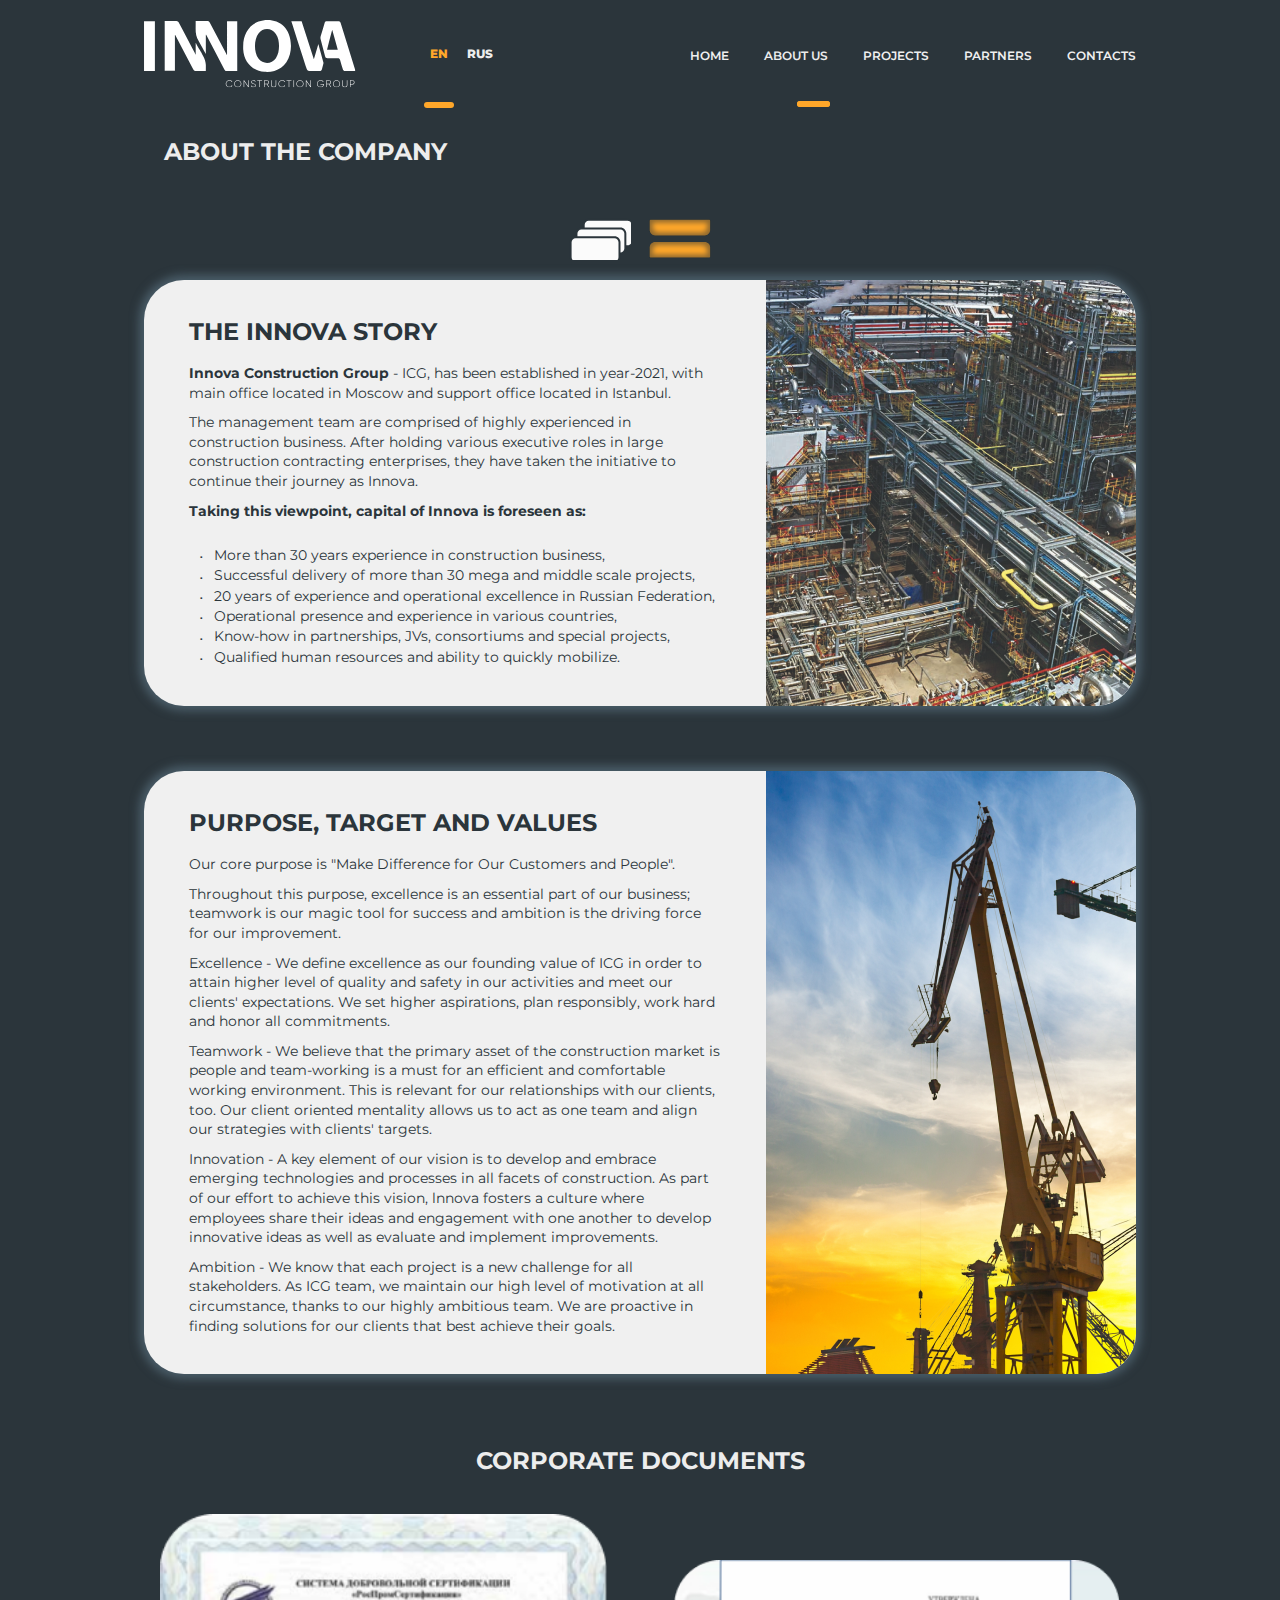
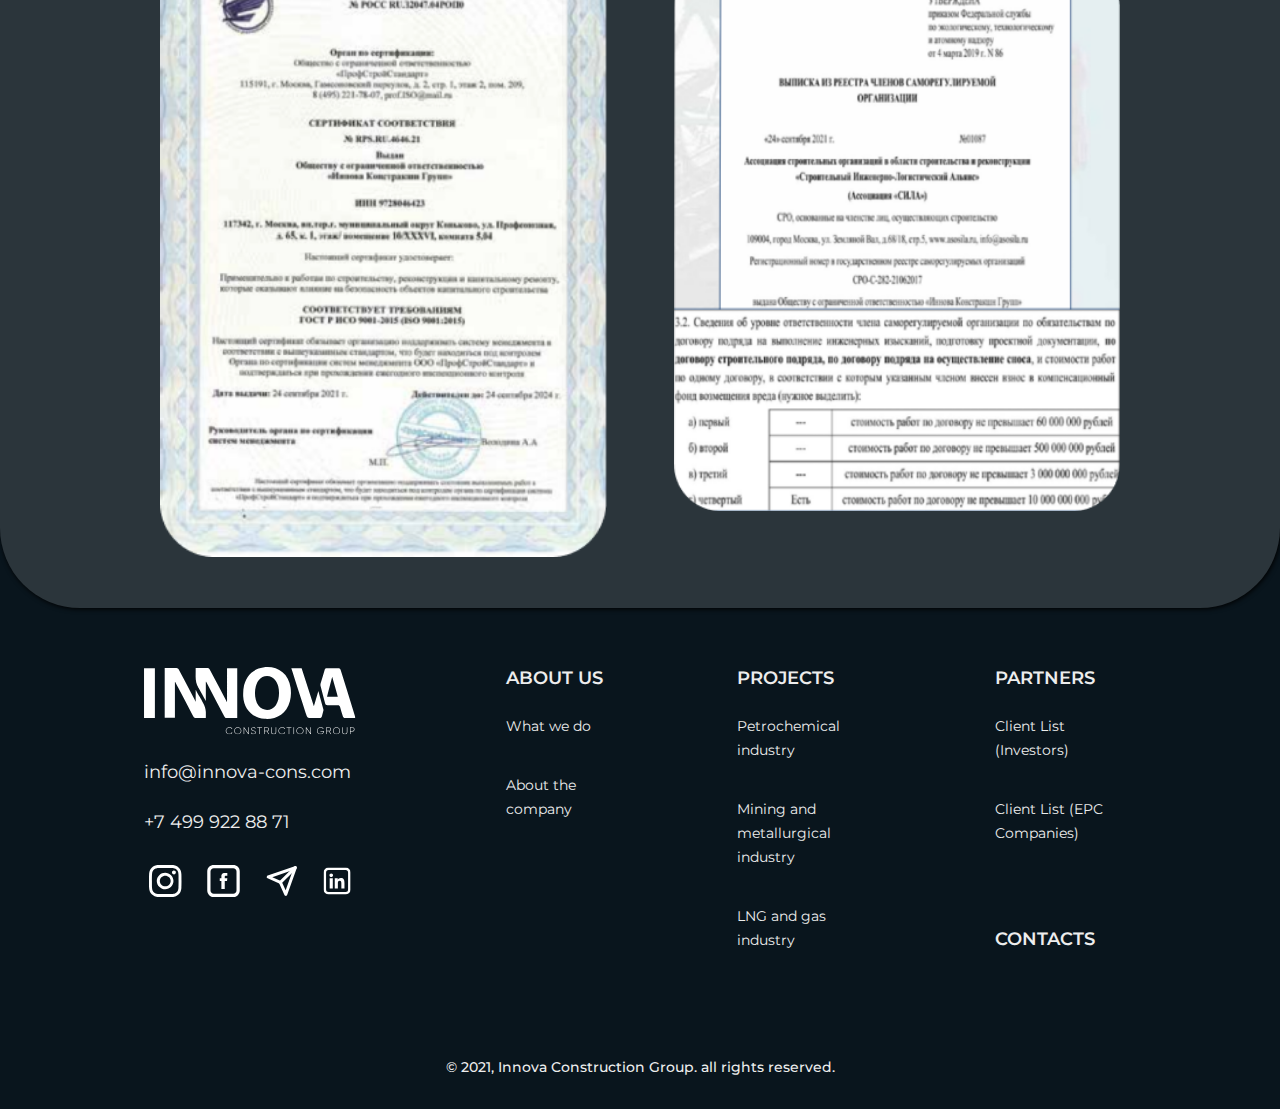
==== commit ad8890b0: "fixed icons" ====
--- a/eng/about.html
+++ b/eng/about.html
@@ -238,6 +238,11 @@
                                 <img src="/images/tg-icon.svg">
                             </a>
                         </div>                       
+                        <div class="ln-icon contacts-icon">
+                            <a href="https://www.linkedin.com/company/innova-construction-group/">
+                                <img src="/images/ln-icon.svg">
+                            </a>
+                        </div>                      
                     </div>
                 </div>
                 <div class="footer-second-column">
@@ -324,6 +329,11 @@
                                 <img src="/images/tg-icon.svg">
                             </a>
                         </div>                       
+                        <div class="ln-icon contacts-icon">
+                            <a href="https://www.linkedin.com/company/innova-construction-group/">
+                                <img src="/images/ln-icon.svg">
+                            </a>
+                        </div>                      
                     </div>
                 </div>
             </div>
--- a/style/main.css
+++ b/style/main.css
@@ -457,8 +457,7 @@
   margin-bottom: 107px;
 }
 .contacts-map{
-  width: 308px;
-  height: 355px;
+  height: auto;
 
   border-radius: 40px;
 }
@@ -471,10 +470,11 @@
   font-weight: normal;
   font-size: 18px;
   line-height: 21px;
+  width: auto;
+  
 }
 .contacts-mail{
   margin-top: 22px;
-  margin-bottom: 67px;
 
   font-style: normal;
   font-weight: 500;
@@ -482,6 +482,9 @@
   line-height: 140%;
 
   text-transform: lowercase;
+}
+.contacts-block{
+  margin-bottom: 67px;
 }
 .text-address{
   font-style: normal;
@@ -492,26 +495,13 @@
 .contacts-block{
   display: flex;
   flex-direction: row;
+  justify-content: space-between;
 }
 .contacts-block-icons{
   display: flex;
   flex-direction: row;
+  justify-content: space-around;
   height: 32px;
-}
-.contacts-icon{
-  width:32.5px ; 
-
-  height: 32px; 
-
-}
-.main-contacts{
-  margin-left: 190px;
-}
-main .fb-icon{
-  margin-left: 49px;
-}
-main .tg-icon{
-  margin-left: 51px;
 }
 .contacts-phone{
   margin-top: 26px;
@@ -520,6 +510,11 @@
   font-weight: 500;
   font-size: 24px;
   line-height: 140%;
+}
+.phone{
+  margin-right: 0;
+  margin-left: auto;
+  float: right;
 }
 .contacts-mail{
   font-style: normal;
@@ -548,7 +543,6 @@
   display: flex;
   flex-direction: row;
   justify-content: space-between;
-  width: 141px;
 }
 .footer-mail{
   margin-top: 25px;
@@ -711,8 +705,6 @@
   height: 100%;
   width: 100%;
 }
-
-
 .partners-template{
   background: #FEFEFE;
   border-radius: 40px;
@@ -754,6 +746,10 @@
 .contacts-icon img{
   height: 100%;
   width: 100%;
+  
+}
+.contacts-icon{
+  margin: 5px;
 }
 #footer-logo{
   height: auto;
@@ -802,7 +798,9 @@
   width: 115%;
   height: 115%;
 }
-
+.main-contacts {
+  margin-left: 200px;
+}
 @media screen and (max-width: 1440px) {
   .grid{
     width: 1200px;
@@ -962,6 +960,10 @@
 @media screen and (max-width: 1024px) {
   .grid{
     width: 768px;
+  }
+  .main-contacts {
+    margin-top: 20px;
+    margin-left: 0;
   }
   .info-block{
     width: 369px;
@@ -1022,10 +1024,7 @@
   #footer-contacts{
     display: none;
   }
-  .contacts-icon{
-    width: 16px;
-    height: 16px;
-  }
+ 
   #footer-logo{
     height: auto;
     width: 115px;
@@ -1068,12 +1067,7 @@
     font-size: 12px;
     margin-top: 10px;
   }
-  main .fb-icon {
-    margin-left: 20px;
-  }
-  main .tg-icon {
-    margin-left: 20px;
-  }
+
   .contacts-block-icons {
     margin-top: 15px;
     height:  30px;
@@ -1082,9 +1076,7 @@
     font-size: 18px;
     margin-bottom: 42px;
   }
-  .footer-social-icons{
-    width: 80px;
-  }
+
 }
 @media screen and (max-width: 768px) {
   .grid{
@@ -1130,6 +1122,9 @@
     grid-template-columns: 350px 350px;
     grid-row-gap: 25px;
     grid-column-gap: 20px;
+  }
+  .contacts-block{
+    flex-direction: column;
   }
   .card-text-standart{
     font-size: 10px;
@@ -1165,10 +1160,6 @@
   }
   .text-address {
     font-size: 12px;
-  }
-  .contacts-map{
-    width: 215px;
-    height: 248px;
   }
   .card{
     margin-bottom: 25px;
@@ -1287,11 +1278,9 @@
   .text-header {
     font-size: 14px;
   }
-  .main-contacts {
-    margin-left: 0;
-  }
+ 
   .contacts-text-small{
-    width: 150px;
+    width: auto;
   }
   .main-contacts{
     margin-left: 10px;
@@ -1315,15 +1304,22 @@
   .footer-fourth-column{
     margin-top: 0;
   }
-  .contacts-map {
-    width: 265px;
-  }
   .about-page-header{
     margin-bottom: 14px;
   }
   .expandable-about{
     top: 44px;
   }
+
+  .contacts-phone{
+    margin-top: 15px;
+  }
+  .phone {
+    font-size: 15px;
+    margin-right: auto;
+    float: none;
+  }
+  
 }
 @media screen and (max-width: 550px) {
   .grid{
@@ -1338,6 +1334,10 @@
     height: 52px;
     font-size: 8px;
   }
+  .contacts-block{
+    margin-bottom: 10px;
+    flex-direction: column;
+  }
   .countries{
     margin-top: 35px;
 
@@ -1368,17 +1368,10 @@
     line-height: 10px;
     font-size: 10px;
   }
-  .contacts-mail {
-    margin-top: 22px;
-    margin-bottom: 30px;
-    
-    font-size: 12px;
-  }
-  .contacts-phone {
-    font-size: 10px;
-  }
-  .contacts-text-small {
-    font-size: 10px;
+ 
+  .main-contacts .contacts-icon{
+    width: 100%;
+    height: 100%;
   }
   .menu-cover{
     display: block;
@@ -1539,6 +1532,12 @@
     margin-right: auto;
     border-radius: 15px 0px 0px 15px;
   } 
+  .main-contacts{
+    margin-left: 0;
+  }
+  .contacts-text-small{
+    font-size: 14px;
+  }
 }
 @media screen and (max-width: 435px) {
   .grid{
@@ -1570,12 +1569,12 @@
     line-height: 10px;
   }
   .contacts-map{
-    height: 140px;
     border-radius: 10px;
   }
   .text-header {
-    font-size: 10px;
-  }
+    font-size: 18px;
+  }
+  
   .grey-cover {
     padding-bottom: 10px;
     
@@ -1585,31 +1584,26 @@
   .text-address {
     font-size: 10px;
   }
+  .contacts-block{
+    margin-bottom: 5px;
+  }
   .contacts-mail{
-    margin-top: 5px;
-    margin-bottom: 5px;
-  }
-  .contacts-text-small {
-    width: auto;
-  }
+    font-size: 12px;
+  }
+ 
   .contacts br{
     display: none;
   }
-  .contacts-text-small {
+  .contacts-text-small{
+    width: auto;
     line-height: 11px;
-    
-    font-size: 10px;
-  }
-  .contacts-mail{
-    font-size: 7px;
+    font-size: 14px;
   }
   .contacts-block-icons {
     padding-right: 15px;
     height: 18px;
   }
-  .contacts-phone {
-    font-size: 10px;
-  } 
+  
   .contacts-text-small {
     margin-top: 5px;
   }
@@ -1656,7 +1650,6 @@
   }
   .contacts-map {
     margin-left: 15px;
-    width: 240px;
   }
   .contacts-text{
     margin-left: 10px;
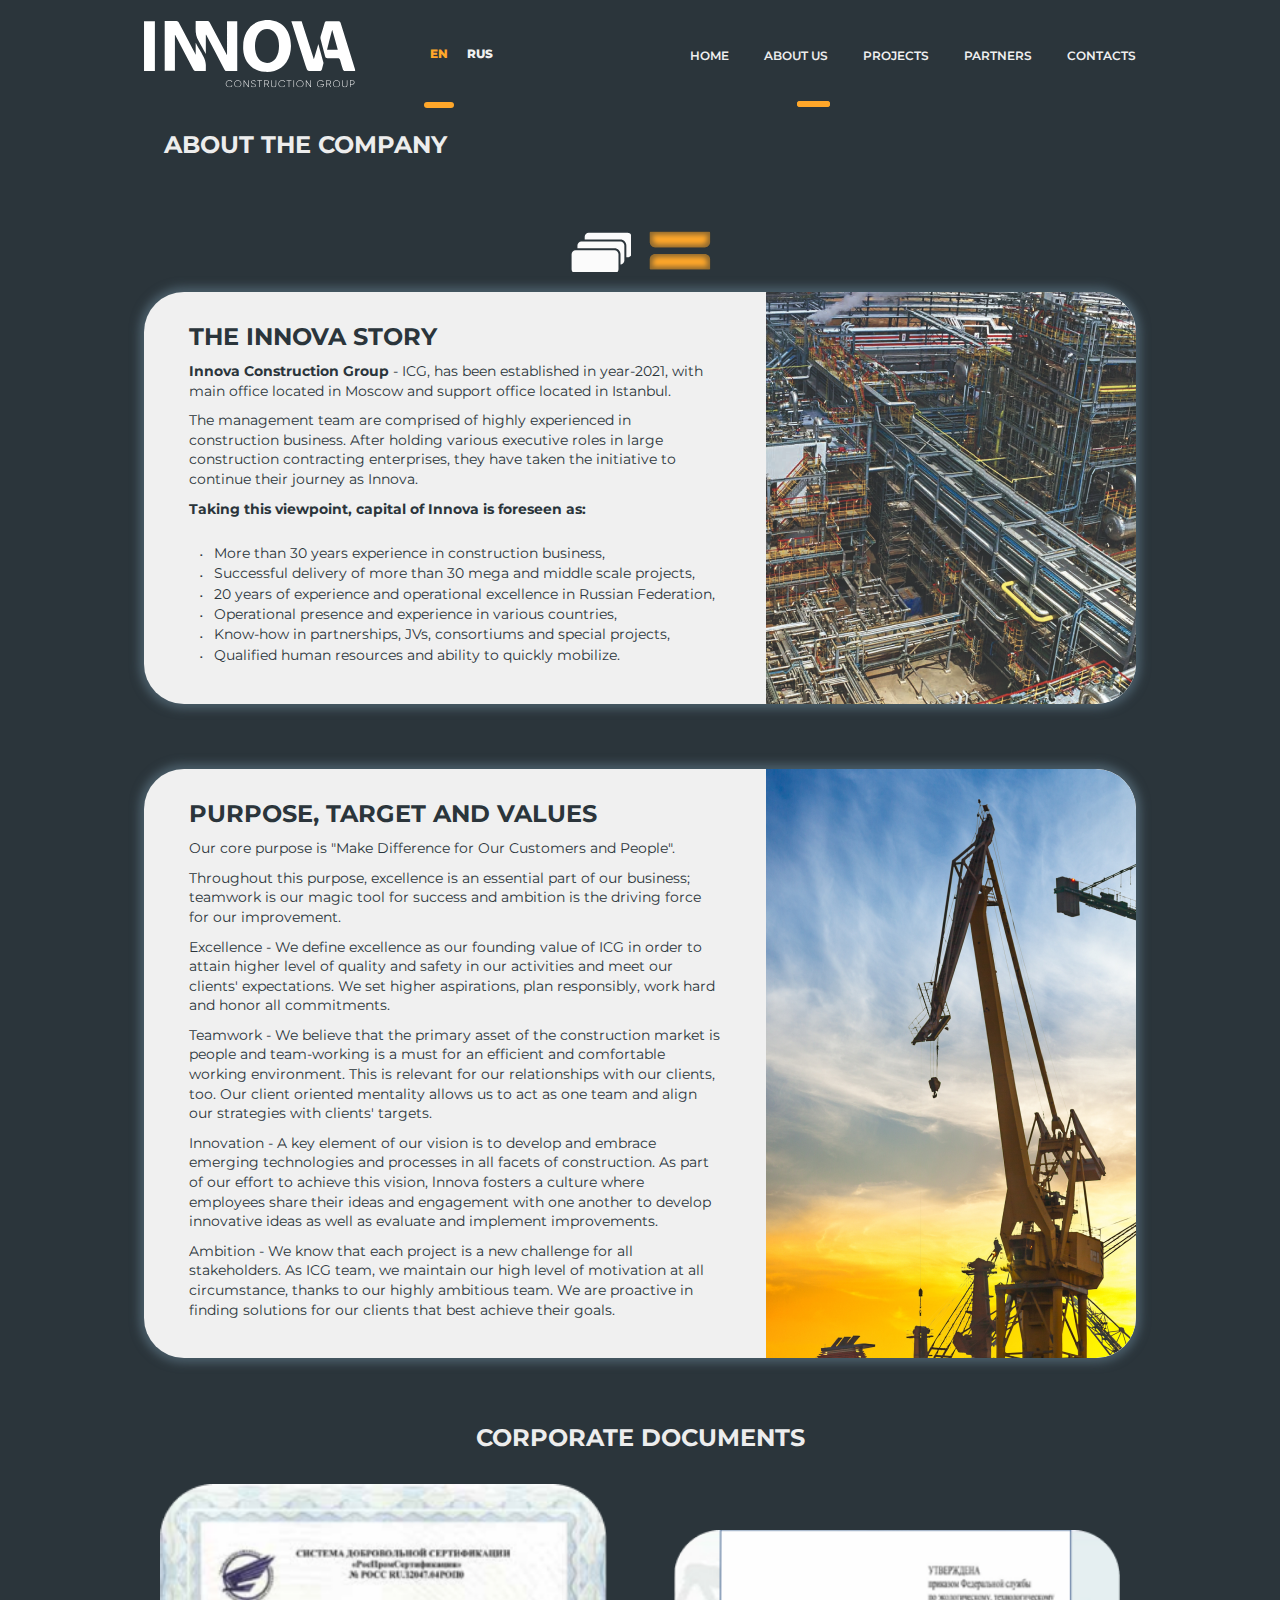
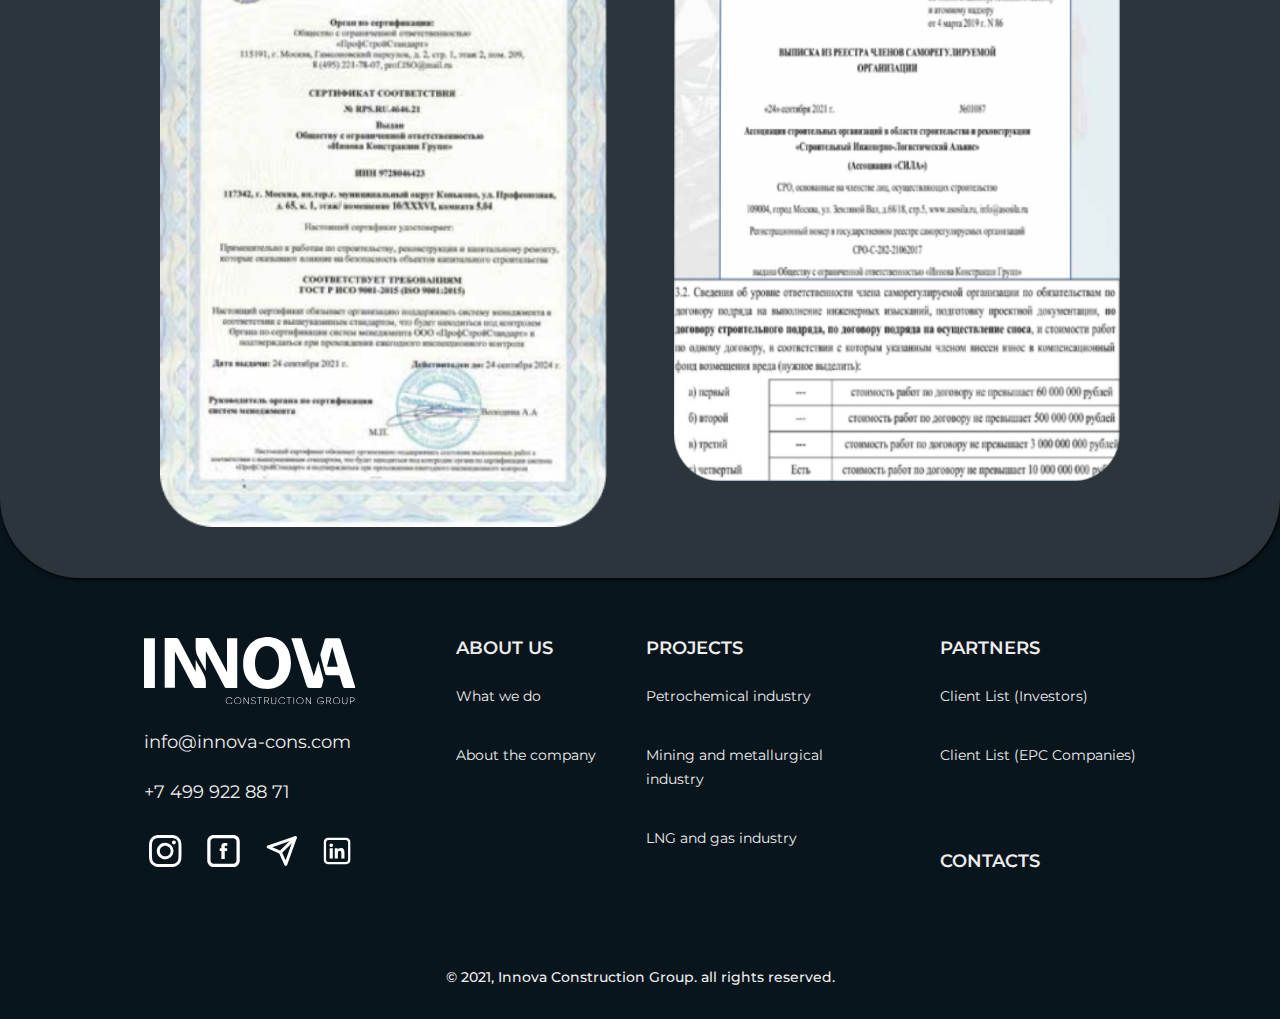
==== commit 32d6fabe: "russian version" ====
--- a/eng/about.html
+++ b/eng/about.html
@@ -27,9 +27,9 @@
                             </a>
                         </div>
                         <div class="russian-option menu-option">
-                            <div class="russian-text-option">
+                            <a href="/ru/about.html" class="russian-text-option">
                                 rus
-                            </div>
+                            </a>
                         </div>
                     </div>
                     <div class="header-menu">
--- a/style/main.css
+++ b/style/main.css
@@ -141,7 +141,9 @@
   font-weight: 600;
   cursor: default;
 }
-.menu-about:hover{
+.footer-fourth-column {
+  margin-right: 0px;
+  margin-left: auto;
 }
 .menu-about:hover .expandable-about{
   display: flex;
@@ -394,7 +396,7 @@
   background-image: url(/images/cards/card-6.png);
 }
 .card-image-seventh{
-  background: url(/images/cards/card-7.png) no-repeat;
+  background-image: url(/images/cards/card-7.png);
 }
 .card-image-eighth{
   background-image: url(/images/cards/card-8.png);
@@ -416,7 +418,7 @@
 }
 .text-header{
   font-size: 36px;
-  line-height: 44px;
+  line-height: 30px;
   text-transform: uppercase;
   font-weight: bold;
 }
@@ -453,7 +455,7 @@
   display: flex;
   flex-direction: row;
 
-  margin-top: 181px;
+  margin-top: 10px;
   margin-bottom: 107px;
 }
 .contacts-map{
@@ -588,13 +590,10 @@
   margin-bottom: 10px;
 }
 .footer-second-column{
-  margin-left: 250px;
+  margin-left: 150px;
 }
 .footer-third-column{
-  margin-left: 130px;
-}
-.footer-fourth-column{
-  margin-left: 130px;
+  margin-left: 50px;
 }
 .about-page-header{
   margin: 26px 0 44px 20px;
@@ -770,11 +769,11 @@
 .footer-fifth-column{
   display: none;
 }
-.card-view-flex{
+.card-view-flex {
   display: flex;
   flex-direction: row;
   justify-content: center;
-  margin-bottom: 20px;
+  margin: 70px 0 20px;
 }
 .card-view-flex div{
   width: 62px;
@@ -904,7 +903,7 @@
     grid-row-gap: 65px;
   }
   .footer-second-column{
-    margin-left: 150px;
+    margin-left: 100px;
   }
   .footer-column-text{
     margin-bottom: 35px;
@@ -993,7 +992,7 @@
     margin-bottom: 25px;
   } 
   .footer-second-column {
-    margin-left: 120px;
+    margin-left: 60px;
     margin-top: 34px;
   }
   .footer-third-column {
@@ -1147,7 +1146,7 @@
     line-height: 44px;
   }
   .contacts{
-    margin-top: 40px;
+    margin-top: 20px;
   }
   .contacts-text {
     margin-left: 20px;
@@ -1264,7 +1263,7 @@
     font-size: 18px;
   }
   .footer-second-column {
-    margin-left: 72px
+    margin-left: 32px
   }
   .partners-template:first-child {
     margin-bottom: 35px;
@@ -1293,7 +1292,6 @@
   }
   .contacts{
     margin-bottom: 41px;
-    margin-top: 41px;
   }
   .footer-second-column{
     margin-top: 0;
@@ -1368,7 +1366,9 @@
     line-height: 10px;
     font-size: 10px;
   }
- 
+  .footer-first-column .footer-social-icons{
+    display: none;
+  }
   .main-contacts .contacts-icon{
     width: 100%;
     height: 100%;
@@ -1661,10 +1661,6 @@
   .countries-header{
     line-height: 10px;
   }
-  .card {
-    margin-left: 10px;
-    margin-right: 10px;
-  }
   .about-page-header{
     font-size: 14px;
   }
